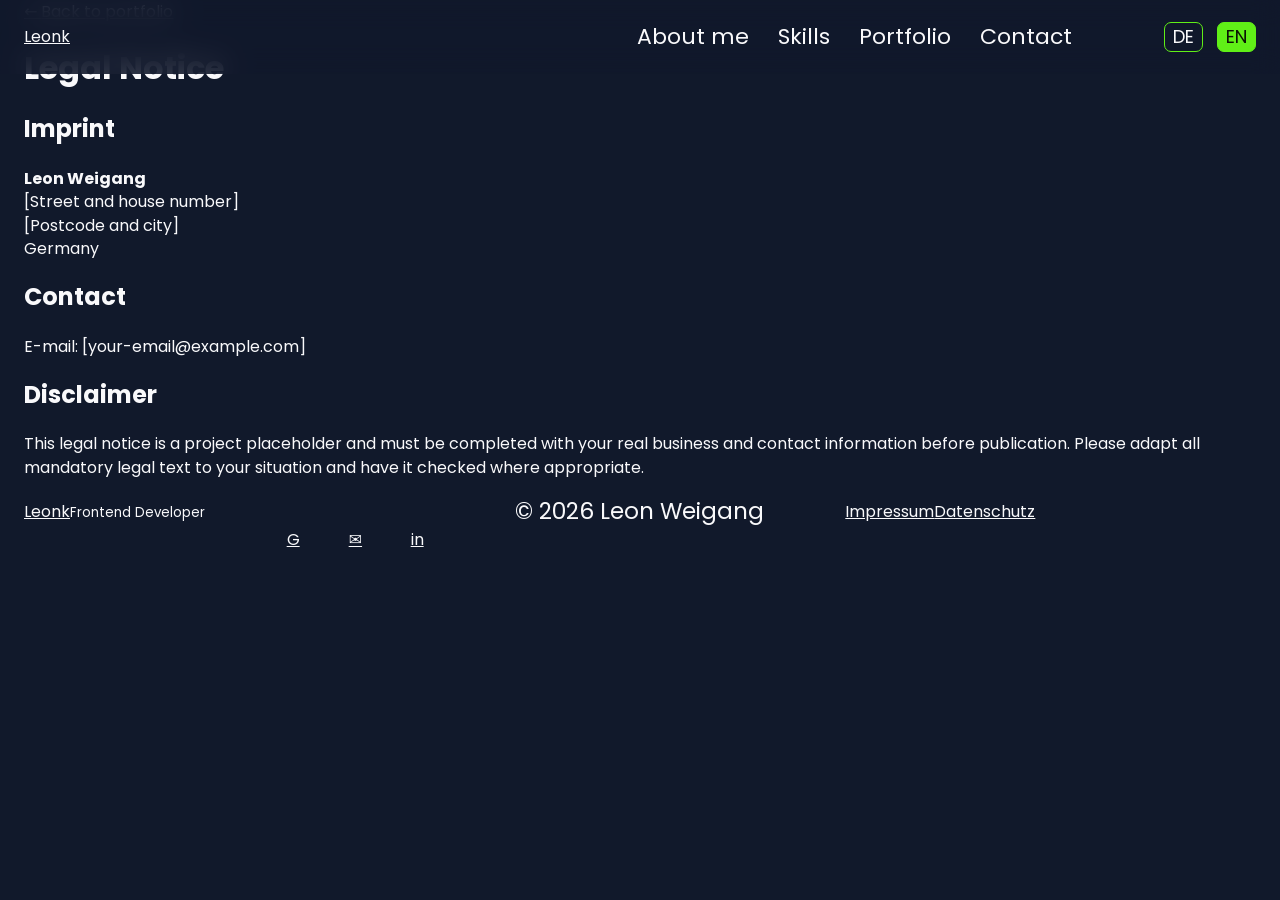
==== legal-notice.html @ 50fa013e "Refactor code structure for improved readability and maintainability and changed styling for the web" ====
<!doctype html>
<html lang="de">

<head>
  <meta charset="utf-8">
  <meta name="viewport" content="width=device-width, initial-scale=1">
  <meta name="description" content="Impressum für die Portfolio-Webseite von Leon Weigang.">
  <meta name="theme-color" content="#11192b">
  <title>Impressum | Leon Weigang</title>
  <link rel="icon" href="assets/placeholders/favicon-placeholder.svg" type="image/svg+xml">
  <link rel="preconnect" href="https://fonts.googleapis.com">
  <link rel="preconnect" href="https://fonts.gstatic.com" crossorigin>
  <link href="https://fonts.googleapis.com/css2?family=Poppins:wght@400;500;600;700;800&display=swap" rel="stylesheet">
  <link rel="stylesheet" href="style.css">
  <script src="script.js" defer></script>
</head>

<body class="legal-page">
  <a class="skip-link" href="#legal-content">Skip to content</a>
  <header class="site-header">
    <div class="page-container header-inner">
      <a class="brand" href="index.html#hero" aria-label="Leon Weigang - Startseite">Leon<span
          class="brand-accent">k</span></a>
      <nav class="desktop-nav" aria-label="Hauptnavigation">
        <a href="index.html#about" data-i18n="navAbout">About me</a>
        <a href="index.html#skills" data-i18n="navSkills">Skills</a>
        <a href="index.html#portfolio" data-i18n="navPortfolio">Portfolio</a>
        <a href="index.html#contact" data-i18n="navContact">Contact</a>
      </nav>
      <div class="header-actions">
        <div class="language-switch">
          <button type="button" class="language-button" data-language="de">DE</button>
          <button type="button" class="language-button is-active" data-language="en">EN</button>
        </div>
      </div>
    </div>
  </header>

  <main id="legal-content" class="legal-main">
    <div class="page-container">
      <a class="legal-back" href="index.html">← <span data-i18n="navBack">Back to portfolio</span></a>
      <div class="legal-heading">
        <h1 data-i18n="legalTitle">Legal Notice</h1>
      </div>
      <article class="legal-content">
        <h2 data-i18n="legalImprintHeading">Imprint</h2>
        <p><strong>Leon Weigang</strong><br>[Street and house number]<br>[Postcode and city]<br>Germany</p>
        <h2>Contact</h2>
        <p>E-mail: [your-email@example.com]</p>
        <h2 data-i18n="legalDisclaimerHeading">Disclaimer</h2>
        <p data-i18n="legalDisclaimerText">This legal notice is a project placeholder and must be completed with your
          real business and contact information before publication. Please adapt all mandatory legal text to your
          situation and have it checked where appropriate.</p>
      </article>
    </div>
  </main>

  <footer class="site-footer">
    <div class="page-container footer-inner">
      <div class="footer-brand-wrap"><a class="brand footer-brand" href="index.html#hero">Leon<span
            class="brand-accent">k</span></a><small>Frontend Developer</small></div>
      <p>© 2026 Leon Weigang</p>
      <nav aria-label="Footer"><a href="legal-notice.html">Impressum</a><a href="privacy-policy.html">Datenschutz</a>
      </nav>
      <div class="footer-socials"><a href="https://github.com/your-username" target="_blank" rel="noopener noreferrer"
          aria-label="GitHub (replace URL)"><span class="icon-placeholder">G</span></a><a
          href="mailto:your-email@example.com" aria-label="E-Mail (replace address)"><span
            class="icon-placeholder">✉</span></a><a href="https://www.linkedin.com/in/your-profile/" target="_blank"
          rel="noopener noreferrer" aria-label="LinkedIn (replace URL)"><span class="icon-placeholder">in</span></a>
      </div>
    </div>
  </footer>
</body>

</html>
---- style.css ----
:root {
    --bg: #11192b;
    --bg2: #151f34;
    --white: #f9f9fb;
    --muted: #d7d9e1;
    --purple: #9b45ff;
    --cyan: #13d7e5;
    --lime: #60ef17;
    --max: 1440px;
    --font: "Poppins", system-ui, -apple-system, BlinkMacSystemFont, "Segoe UI", sans-serif;
    --ease: cubic-bezier(.2, .7, .2, 1)
}

* {
    box-sizing: border-box
}

html {
    scroll-behavior: smooth
}

body {
    margin: 0;
    min-width: 320px;
    background: var(--bg);
    color: var(--white);
    font-family: var(--font);
    font-size: 16px;
    line-height: 1.45;
    overflow-x: hidden
}

body.menu-open {
    overflow: hidden
}

img {
    display: block;
    max-width: 100%
}

button,
input,
textarea {
    font: inherit
}

a {
    color: inherit
}

.page-container {
    width: min(calc(100% - 48px), var(--max));
    margin: 0 auto;
}

.sr-only {
    position: absolute;
    width: 1px;
    height: 1px;
    padding: 0;
    margin: -1px;
    overflow: hidden;
    clip: rect(0, 0, 0, 0);
    white-space: nowrap;
    border: 0
}

.skip-link {
    position: fixed;
    left: 16px;
    top: -80px;
    z-index: 200;
    padding: 10px 16px;
    border-radius: 8px;
    background: var(--lime);
    color: #091205;
    font-weight: 700;
    text-decoration: none
}

.skip-link:focus {
    top: 16px
}

button:focus-visible,
a:focus-visible,
input:focus-visible,
textarea:focus-visible {
    outline: 3px solid #fff;
    outline-offset: 4px
}

.site-header {
    position: fixed;
    inset: 0 0 auto;
    z-index: 100;
    background: rgba(17, 25, 43, .84);
    backdrop-filter: blur(14px);
    transition: background .25s ease
}

.header-inner {
    min-height: 74px;
    display: flex;
    align-items: center;
    justify-content: space-between
}

.logo,
.footer-logo {

    padding-left: 55px;
    padding-top: 10px;
    font-weight: 800;
    font-size: 3rem;
    text-decoration: none;
    letter-spacing: -.06em
}

.logo-white {
    color: var(--white)
}

.logo-accent,
.footer-logo b {
    color: var(--lime)
}

.desktop-nav {
    display: flex;
    gap: 29px;
    margin-left: auto;
    margin-right: 92px
}

.desktop-nav a {
    font-size: 22px;
    text-decoration: none;
    transition: color .22s ease
}

.desktop-nav a:hover {
    color: var(--lime)
}

.header-right {
    display: flex;
    align-items: center;
    gap: 18px
}

.language-switch {
    display: flex;
    gap: 14px
}

.language-button {
    min-width: 30px;
    height: 30px;
    padding: 0 8px;
    border: 1px solid var(--lime);
    border-radius: 7px;
    background: transparent;
    color: var(--white);
    font-size: 18px;
    line-height: 22px;
    cursor: pointer
}

.language-button.is-active,
.language-button:hover {
    background: var(--lime);
    color: #0b1205
}

.menu-toggle {
    display: none;
    width: 44px;
    height: 44px;
    border: 0;
    background: transparent;
    cursor: pointer
}

.menu-toggle span {
    display: block;
    width: 24px;
    height: 2px;
    background: #fff;
    margin: 5px auto;
    transition: transform .25s ease, opacity .25s ease
}

.mobile-menu {
    display: none
}

.hero {
    position: relative;
    min-height: 100vh;
    display: grid;
    place-items: center;
    overflow: hidden;
    background: var(--bg)
}

.hero-content {
    position: relative;
    z-index: 2;
    display: flex;
    flex-direction: column;
    align-items: center
}

.hero-title-row {
    display: flex;
    align-items: center;
    gap: 28px
}

.hero-i-am {
    writing-mode: vertical-rl;
    transform: rotate(180deg);
    font-size: 48px;
    line-height: 1;
    margin: 0;
    font-weight: 400
}

.hero h1 {
    margin: 0;
    font-size: clamp(56px, 7vw, 100px);
    line-height: .95;
    letter-spacing: -.065em;
    font-weight: 800
}

.hero-role {
    margin: 13px 0 0;
    color: var(--purple);
    font-size: clamp(26px, 3vw, 41px);
    line-height: 1.05;
    font-weight: 500
}

.cta-button {
    display: inline-flex;
    align-items: center;
    justify-content: center;
    min-height: 48px;
    padding: 10px 18px;
    border-radius: 7px;
    background: var(--lime);
    color: white;
    text-decoration: none;
    font-size: 25px;
    box-shadow: 0 12px 25px rgba(96, 239, 23, .16);
    transition: transform .22s var(--ease), box-shadow .22s ease, filter .22s ease
}

.cta-button:hover {
    transform: translateY(-3px);
    box-shadow: 0 17px 32px rgba(96, 239, 23, .28);
    filter: brightness(1.03)
}

.hero-button {
    margin-top: 43px
}

.bg-glow {
    position: absolute;
    pointer-events: none;
    user-select: none;
    z-index: 1;
    max-width: none
}

.hero-glow-purple {
    left: 0%;
    top: 15%;
    width: 430px
}

.hero-glow-purple-2 {
    right: 0px;
    bottom: 40%;
    width: 340px
}

.hero-glow-cyan {
    right: -40px;
    top: 15%;
    width: 310px
}

.hero-socials {
    position: absolute;
    z-index: 4;
    left: 0;
    bottom: 34px;
    display: flex;
    align-items: center;
    gap: 23px
}

.hero-socials .accent-line {
    width: 100px;
    height: 3px;
    background: var(--lime);
    margin-right: 2px
}

.hero-socials a {
    width: 30px;
    height: 30px;
    display: grid;
    place-items: center
}

.hero-socials img,
.footer-socials img {
    width: 30px;
    height: 30px;
    object-fit: contain;
    transition: transform .22s ease, filter .22s ease
}

.hero-socials a:hover img,
.footer-socials a:hover img {
    transform: translateY(-2px);
    filter: brightness(1.18)
}

.scroll-down {
    position: absolute;
    right: max(26px, calc((100vw - var(--max))/2));
    bottom: 33px;
    z-index: 4;
    display: flex;
    flex-direction: row;
    align-items: center;
    gap: 10px;
    text-decoration: none;
    font-size: 20px;
    writing-mode: vertical-rl
}

.scroll-arrow {
    font-size: 24px;
    line-height: 1;
    transform: rotate(270deg);
}

.section {
    position: relative;
}

.about {
    padding: 74px 0 0;
    min-height: 650px;
    z-index: 0;
}

/* .about-bg-shape {
    position: absolute;
    right: -150px;
    bottom: -110px;
    width: 690px;
    height: 400px;
    background: #152137;
    clip-path: ellipse(62% 58% at 64% 42%);
    transform: rotate(-19deg)
} */

.about-bg-green {
    position: absolute;
    pointer-events: none;
    width: 100%;
    max-height: 620px;
    top: 100px;
    right: 0%;
    object-fit: contain;
    object-position: center bottom;
    filter: drop-shadow(0 18px 34px rgba(0, 0, 0, .18));
    z-index: 2;
    align-self: end;
    justify-self: center;
    width: min(100%, 610px);
    transition: opacity .7s ease, transform .8s var(--ease);
    transition-delay: var(--reveal-delay, 0s);
    opacity: 1;
    transform: none;
    --reveal-delay: .1s;
}

.about-grid {
    display: grid;
    grid-template-columns: 1fr 1fr;
    gap: 54px;
    align-items: end;
    min-height: 626px
}

.about-copy {
    position: relative;
    z-index: 2;
    padding: 0 0 74px
}

.section-title {
    font-size: clamp(52px, 5vw, 84px);
    line-height: 1;
    letter-spacing: -.055em;
    margin: 0;
    font-weight: 800
}

.lead-copy {
    font-size: 16px;
    max-width: 560px;
    margin: 48px 0 42px
}

.about-points {
    list-style: none;
    padding: 0;
    margin: 0;
    display: grid;
    gap: 24px;
    max-width: 600px
}

.about-points li {
    display: grid;
    grid-template-columns: 44px 1fr;
    gap: 22px;
    align-items: start;
    font-size: 16px;
    line-height: 1.22
}

.about-points img {
    width: 34px;
    height: 34px;
    margin-top: 1px
}

.about-photo-wrap {
    position: relative;
    z-index: 2;
    align-self: end;
    justify-self: center;
    width: min(100%, 610px);
    display: flex;
    justify-content: center
}

.about-photo {
    width: 100%;
    max-height: 620px;
    top: 100px;
    object-fit: contain;
    object-position: center bottom;
    filter: drop-shadow(0 18px 34px rgba(0, 0, 0, .18))
}

.skills {
    padding: 12px 0 110px;
    min-height: 900px
}

.skills-bg-image {
    position: absolute;
    z-index: 1;
    width: 100%;
    pointer-events: none;
    top: -20%;
}

.skills-cyan-glow {
    position: absolute;
    right: -160px;
    bottom: -100px;
    width: 410px;
    z-index: 1
}

.skills-grid {
    position: relative;
    z-index: 2;
    display: grid;
    grid-template-columns: 1.02fr .98fr;
    gap: 80px;
    align-items: center;
    min-height: 820px
}

.skills-list {
    display: grid;
    grid-template-columns: repeat(4, 1fr);
    column-gap: 46px;
    row-gap: 76px;
    align-items: start;
    padding-left: 18px
}

.skill-item {
    display: flex;
    flex-direction: column;
    align-items: center;
    justify-content: flex-start;
    text-align: center;
    gap: 8px;
    min-height: 108px;
    transition: transform .22s var(--ease)
}

.skill-item:hover {
    transform: translateY(-5px)
}

.skill-item img {
    width: 66px;
    height: 66px;
    object-fit: contain
}

.skill-item strong {
    font-size: 16px;
    line-height: 1.05
}

.skill-item.learning {
    grid-column: 1
}

.skills-copy {
    padding-bottom: 6px
}

.title-with-line {
    display: flex;
    align-items: center;
    gap: 26px;
    margin-bottom: 48px
}

.title-with-line span {
    height: 3px;
    background: var(--cyan);
    flex: 1
}

.skills-copy>p {
    font-size: 16px;
    max-width: 560px;
    margin: 0 0 36px
}

.skills-copy h3 {
    font-size: 30px;
    margin: 0 0 12px;
    line-height: 1.15
}

.skills-copy h3 span {
    color: var(--purple)
}

.portfolio {
    padding: 28px 0 90px;
    background: var(--bg)
}

.portfolio-cyan,
.portfolio-green {
    position: absolute;
    pointer-events: none;
    z-index: 0;
    max-width: none
}

.portfolio-cyan {
    right: -40px;
    top: -80px;
    width: 310px
}

.portfolio-green {
    left: -55px;
    bottom: -30px;
    width: 250px
}

.portfolio-inner {
    position: relative;
    z-index: 2
}

.portfolio-heading {
    display: flex;
    align-items: center;
    gap: 20px;
    margin-bottom: 28px
}

.heading-accent {
    width: 48px;
    height: 3px;
    background: var(--purple)
}

.portfolio-heading p {
    margin: 26px 0 0;
    font-size: 16px;
    line-height: 1.2
}

.portfolio-grid {
    display: grid;
    grid-template-columns: repeat(2, 1fr);
    gap: 20px
}

.project-card {
    position: relative;
    border: 1px solid var(--lime);
    border-radius: 11px;
    background: #11192b;
    overflow: hidden;
    aspect-ratio: 1.05/1.08;
    box-shadow: 0 16px 40px rgba(0, 0, 0, .18);
    transition: transform .28s var(--ease), box-shadow .28s ease
}

.project-card:hover {
    transform: translateY(-5px);
    box-shadow: 0 24px 55px rgba(0, 0, 0, .28)
}

.project-card a {
    position: absolute;
    inset: 0;
    display: block;
    text-decoration: none
}

.project-card img {
    width: 100%;
    height: 100%;
    object-fit: contain;
    padding: 55px;
    background: #11192b;
    transition: transform .35s var(--ease), filter .35s ease
}

.project-card:hover img {
    transform: scale(1.03);
    filter: brightness(1.02)
}

.project-overlay {
    position: absolute;
    left: 20px;
    right: 20px;
    bottom: 18px;
    display: inline-flex;
    justify-content: center;
    align-items: center;
    padding: 10px;
    border-radius: 8px;
    background: rgba(17, 25, 43, .9);
    color: var(--lime);
    font-weight: 700;
    opacity: 0;
    transform: translateY(10px);
    transition: opacity .25s ease, transform .25s ease
}

.project-card:hover .project-overlay {
    opacity: 1;
    transform: translateY(0)
}

.testimonial {
    padding: 62px 0 116px;
    min-height: 580px
}

.testimonial-green-glow,
.testimonial-purple-glow {
    position: absolute;
    pointer-events: none;
    max-width: none
}

.testimonial-green-glow {
    left: -40px;
    top: -60px;
    width: 160px
}

.testimonial-purple-glow {
    right: -80px;
    bottom: -80px;
    width: 250px
}

.testimonial-inner {
    display: grid;
    grid-template-columns: 115px 1fr 320px;
    align-items: center;
    gap: 30px
}

.quote-mark {
    display: flex;
    color: var(--lime);
    font-size: 100px;
    font-weight: 700;
    line-height: .8;
    align-self: start;
    justify-content: end;
}

.testimonial-card {
    border: 4px solid var(--purple);
    border-radius: 32px;
    padding: 46px 96px 34px 94px;
    min-height: 285px;
    display: flex;
    flex-direction: column;
    justify-content: space-between
}

.testimonial-card p {
    font-size: 19px;
    line-height: 1.35;
    margin: 0;
    max-width: 700px
}

.testimonial-author-line {
    display: flex;
    align-items: center;
    gap: 18px;
    margin-top: 45px
}

.testimonial-author-line span:first-child {
    height: 3px;
    background: var(--cyan);
    flex: 1
}

.testimonial-person {
    width: 290px;
    height: 290px;
    border: 4px solid var(--lime);
    border-radius: 50%;
    overflow: hidden;
    display: grid;
    place-items: center;
    background: #22304b;
    position: relative
}

.testimonial-person:after {
    content: "";
    position: absolute;
    right: -130px;
    top: 50%;
    width: 180px;
    height: 3px;
    background: var(--lime)
}

.testimonial-person-placeholder {
    font-weight: 700;
    text-align: center;
    color: #d8dde8
}

.testimonial-controls {
    display: flex;
    justify-content: center;
    align-items: center;
    gap: 18px;
    margin-top: 38px
}

.testimonial-controls button {
    border: 0;
    background: transparent;
    color: var(--purple);
    font-size: 28px;
    cursor: pointer
}

.testimonial-controls .dot {
    width: 8px;
    height: 8px;
    padding: 0;
    border-radius: 50%;
    background: var(--cyan)
}

.testimonial-controls .dot:nth-of-type(2),
.testimonial-controls .dot:nth-of-type(3) {
    background: var(--lime)
}

.contact {
    padding: 0 0 0;
    min-height: 892px;
    background: var(--bg)
}

.contact:after {
    content: "";
    position: absolute;
    left: 0;
    right: 0;
    bottom: 0;
    height: 4px;
    background: var(--lime)
}

.contact-purple {
    position: absolute;
    right: -20px;
    top: -40px;
    width: 360px;
    max-width: none;
    pointer-events: none
}

.contact-inner {
    position: relative;
    z-index: 2;
    padding-top: 56px
}

.contact-heading {
    display: flex;
    align-items: center;
    gap: 30px;
    justify-content: center
}

.contact-heading h2 {
    font-size: clamp(56px, 6vw, 90px)
}

.contact-heading>span {
    height: 3px;
    background: var(--lime);
    width: 430px
}

.contact-grid {
    display: grid;
    grid-template-columns: .88fr 1.12fr;
    gap: 80px;
    margin-top: 50px
}

.contact-copy {
    padding-top: 2px
}

.contact-copy-title {
    display: flex;
    align-items: center;
    gap: 32px
}

.contact-copy-title span {
    width: 66px;
    height: 3px;
    background: var(--cyan)
}

.contact-copy h3 {
    font-size: 32px;
    line-height: 1.1;
    margin: 0
}

.contact-copy p {
    max-width: 530px;
    font-size: 16px;
    margin: 29px 0 0
}

.contact-form {
    display: flex;
    flex-direction: column
}

.contact-form label:not(.privacy-row) {
    display: block
}

.contact-form input,
.contact-form textarea {
    width: 100%;
    background: #11192b;
    border: 1px solid var(--purple);
    border-radius: 9px;
    color: var(--white);
    padding: 15px 20px;
    font-size: 16px
}

.contact-form input {
    height: 53px
}

.contact-form textarea {
    min-height: 212px;
    resize: vertical
}

.contact-form input::placeholder,
.contact-form textarea::placeholder {
    color: #fff;
    opacity: 1
}

.contact-form input:focus,
.contact-form textarea:focus {
    border-color: var(--cyan)
}

.field-error {
    min-height: 20px;
    margin: 4px 0 9px;
    color: #ff91a1;
    font-size: 14px
}

.privacy-row {
    display: flex !important;
    align-items: flex-start;
    gap: 10px;
    margin-top: 2px;
    font-size: 15px;
    line-height: 1.4;
    cursor: pointer
}

.privacy-row input {
    appearance: none;
    width: 19px;
    height: 19px;
    min-width: 19px;
    padding: 0;
    border: 2px solid var(--lime);
    border-radius: 3px;
    background: transparent;
    cursor: pointer;
    margin-top: 1px
}

.privacy-row input:checked {
    background: var(--lime);
    box-shadow: inset 0 0 0 3px var(--bg)
}

.privacy-row a {
    color: var(--purple)
}

.send-button {
    align-self: center;
    margin-top: 36px;
    border: 0;
    border-radius: 10px;
    background: #a8a9ad;
    color: #fff;
    padding: 12px 32px;
    font-size: 22px;
    cursor: pointer;
    box-shadow: 0 12px 20px rgba(0, 0, 0, .28);
    transition: transform .22s ease, background .22s ease
}

.send-button:not(:disabled):hover {
    background: #babcc1;
    transform: translateY(-2px)
}

.send-button:disabled {
    cursor: not-allowed;
    opacity: .95
}

.form-status {
    text-align: center;
    min-height: 24px;
    margin: 14px 0 0
}

.back-to-top {
    position: absolute;
    right: 18px;
    bottom: 63px;
    width: 41px;
    height: 41px;
    border: 2px solid #fff;
    border-radius: 50%;
    display: grid;
    place-items: center;
    text-decoration: none;
    font-size: 24px
}

.footer {
    padding: 52px 0 92px;
    background: var(--bg2)
}

.footer-inner {
    display: grid;
    grid-template-columns: 1fr 1fr 1fr;
    align-items: center
}

.footer-left {
    display: flex;
    flex-direction: column;
    align-items: flex-start;
    gap: 2px
}

.footer-logo {
    font-size: 56px;
    line-height: .9
}

.footer-left>a:last-child {
    font-size: 16px;
    text-decoration: none
}

.footer-inner>p {
    text-align: center;
    font-size: 23px;
    margin: 0
}

.footer-socials {
    display: flex;
    justify-content: flex-end;
    gap: 38px
}

.footer-socials a {
    width: 24px;
    height: 24px
}

.reveal {
    opacity: 0;
    transition: opacity .7s ease, transform .8s var(--ease);
    transition-delay: var(--reveal-delay, 0s)
}

.reveal-up {
    transform: translateY(36px)
}

.reveal-left {
    transform: translateX(-35px)
}

.reveal-right {
    transform: translateX(35px)
}

.reveal.is-visible {
    opacity: 1;
    transform: none
}

@media (prefers-reduced-motion:reduce) {
    html {
        scroll-behavior: auto
    }

    .reveal,
    .project-card,
    .project-card img,
    .cta-button,
    .hero-socials img {
        transition: none !important
    }

    .reveal {
        opacity: 1 !important;
        transform: none !important
    }
}

@media(max-width:1400px) {
    .about-bg-green {
        right: -4%;
    }
}

@media(max-width:1100px) {
    .desktop-nav {
        margin-right: 22px;
        gap: 20px
    }

    .about-bg-green {
        right: -4%;
        bottom: 50px;
        width: 50%;
        max-height: 420px;
    }

    .about-grid,
    .skills-grid {
        gap: 38px
    }

    .skills-list {
        column-gap: 25px
    }

    .testimonial-inner {
        grid-template-columns: 70px 1fr 250px
    }

    .testimonial-person {
        width: 230px;
        height: 230px
    }

    .testimonial-card {
        padding-inline: 50px
    }

    .contact-grid {
        gap: 46px
    }

    .contact-heading>span {
        width: 300px
    }
}

@media(max-width:820px) {

    .about-bg-green img {
        position: absolute;
        bottom: 600px;
        left: -250px;
        max-height: 1200px;
        max-width: 1500px;
        width: 500px;
        height: 500px;
        right: -40px;
    }

    .about{
        z-index: 3;
    }

    .skills-bg-image {
        position: absolute;
        z-index: 3;
        width: 100%;
        pointer-events: none;
        top: -55%;
    }

    .page-container {
        width: min(calc(100% - 32px), var(--max))
    }

    .desktop-nav,
    .header-right .language-switch {
        display: none
    }

    .menu-toggle {
        display: block
    }

    .mobile-menu {
        position: fixed;
        inset: 74px 0 0;
        display: block;
        background: #0f1728;
        z-index: 90;
        opacity: 0;
        visibility: hidden;
        transform: translateX(100%);
        transition: opacity .28s ease, transform .28s var(--ease), visibility .28s
    }

    .mobile-menu.is-open {
        opacity: 1;
        visibility: visible;
        transform: none
    }

    .mobile-nav {
        height: 100%;
        display: flex;
        flex-direction: column;
        align-items: center;
        justify-content: center;
        gap: 28px
    }

    .mobile-nav a {
        font-size: 26px;
        text-decoration: none
    }

    .mobile-nav-footer {
        display: flex;
        gap: 8px
    }

    .mobile-nav-footer .language-button {
        height: 34px
    }

    .hero-title-row {
        gap: 18px
    }

    .hero-i-am {
        font-size: 36px
    }

    .hero h1 {
        font-size: clamp(43px, 9vw, 72px)
    }

    .hero-role {
        font-size: clamp(21px, 4.4vw, 31px)
    }

    .hero-socials {
        left: 16px
    }

    .scroll-down {
        right: 16px
    }

    .about {
        padding-top: 60px
    }

    .about-grid,
    .skills-grid,
    .contact-grid,
    .footer-inner,
    .testimonial-inner {
        grid-template-columns: 1fr
    }

    .about-grid {
        min-height: auto
    }

    .about-copy {
        padding-bottom: 0;
    }

    .about-photo  {
        z-index: 2 !important;
    }

    .about-photo-wrap {
        order: -1;
        max-width: 520px;
    }

    .about-bg-shape {
        right: -250px
    }

    .about-bg-purple {
        right: 22%;
        top: 38%;
        width: 260px
    }

    .skills {
        padding-top: 30px
    }

    .skills-grid {
        min-height: auto
    }

    .skills-list {
        grid-template-columns: repeat(4, 1fr);
        row-gap: 52px
    }

    .skills-copy {
        margin-top: 18px
    }

    .portfolio-heading {
        margin-bottom: 24px
    }

    .portfolio-grid {
        gap: 14px
    }

    .project-card img {
        padding: 36px
    }

    .testimonial-inner {
        gap: 22px
    }

    .quote-mark {
        font-size: 68px
    }

    .testimonial-card {
        min-height: 0;
        padding: 30px;
        border-radius: 24px
    }

    .testimonial-person {
        justify-self: center
    }

    .contact-heading {
        justify-content: flex-start
    }

    .contact-heading>span {
        flex: 1;
        width: auto
    }

    .contact-inner {
        padding-top: 42px
    }

    .contact-grid {
        margin-top: 42px
    }

    .footer-inner {
        gap: 30px
    }

    .footer-left,
    .footer-inner>p,
    .footer-socials {
        align-items: center;
        justify-content: center;
        text-align: center
    }

    .footer-socials {
        gap: 30px
    }

    .footer {
        padding-bottom: 52px
    }
}

@media(max-width:560px) {
    body {
        font-size: 16px
    }

    .page-container {
        width: calc(100% - 28px)
    }

    .hero {
        min-height: 760px
    }

    .hero-title-row {
        gap: 10px
    }

    .hero-i-am {
        font-size: 28px
    }

    .hero h1 {
        font-size: clamp(36px, 12vw, 50px);
        letter-spacing: -.06em
    }

    .hero-role {
        font-size: 18px;
        margin-top: 11px;
        white-space: nowrap
    }

    .hero-button {
        margin-top: 35px
    }

    .hero-socials {
        bottom: 20px;
        gap: 14px
    }

    .hero-socials .accent-line {
        width: 42px
    }

    .scroll-down {
        display: none
    }

    .about {
        padding-top: 46px
    }

    .section-title {
        font-size: 52px
    }

    .lead-copy {
        margin: 32px 0
    }

    .about-points {
        gap: 20px
    }

    .about-points li {
        grid-template-columns: 35px 1fr;
        gap: 14px
    }

    .about-points img {
        width: 30px;
        height: 30px
    }

    .about-photo-wrap {
        margin-top: 20px
    }

    .skills {
        padding-bottom: 80px
    }

    .skills-bg-image {
        left: -120px;
        width: 850px
    }

    .skills-list {
        grid-template-columns: repeat(3, 1fr);
        column-gap: 10px;
        row-gap: 42px;
        padding-left: 0
    }

    .skill-item img {
        width: 58px;
        height: 58px
    }

    .skill-item strong {
        font-size: 16px
    }

    .skill-item.learning {
        grid-column: auto
    }

    .skills-copy h3 {
        font-size: 26px
    }

    .title-with-line {
        gap: 16px;
        margin-bottom: 28px
    }

    .portfolio {
        padding-top: 20px
    }

    .desktop-only {
        display: none
    }

    .portfolio-heading {
        align-items: flex-start;
        gap: 14px
    }

    .portfolio-heading p {
        font-size: 14px;
        margin-top: 20px
    }

    .portfolio-grid {
        grid-template-columns: 1fr
    }

    .project-card {
        aspect-ratio: 1.04/1
    }

    .project-card img {
        padding: 48px
    }

    .project-overlay {
        opacity: 1;
        transform: none;
        left: 12px;
        right: 12px;
        bottom: 12px
    }

    .testimonial {
        padding-top: 46px
    }

    .testimonial-card p {
        font-size: 16px
    }

    .testimonial-author-line {
        align-items: flex-start;
        gap: 12px
    }

    .testimonial-author-line span:last-child {
        font-size: 14px
    }

    .testimonial-person {
        width: 200px;
        height: 200px
    }

    .contact {
        min-height: auto;
        padding-bottom: 70px
    }

    .contact-heading h2 {
        font-size: 54px
    }

    .contact-copy-title {
        gap: 18px
    }

    .contact-copy-title span {
        width: 42px
    }

    .contact-copy h3 {
        font-size: 26px
    }

    .contact-form textarea {
        min-height: 180px
    }

    .privacy-row {
        font-size: 16px
    }

    .send-button {
        font-size: 18px;
        margin-top: 28px
    }

    .back-to-top {
        right: 0;
        bottom: 24px
    }

    .footer-logo {
        font-size: 48px
    }

    .footer-inner>p {
        font-size: 18px
    }
}

@media(max-width:360px) {
    .hero h1 {
        font-size: 34px
    }

    .hero-role {
        font-size: 16px
    }

    .hero-i-am {
        font-size: 24px
    }

    .skills-list {
        grid-template-columns: repeat(2, 1fr)
    }

    .section-title {
        font-size: 48px
    }

    .contact-heading {
        gap: 14px
    }

    .contact-heading>span {
        min-width: 40px
    }

    .footer-socials {
        gap: 22px
    }
}
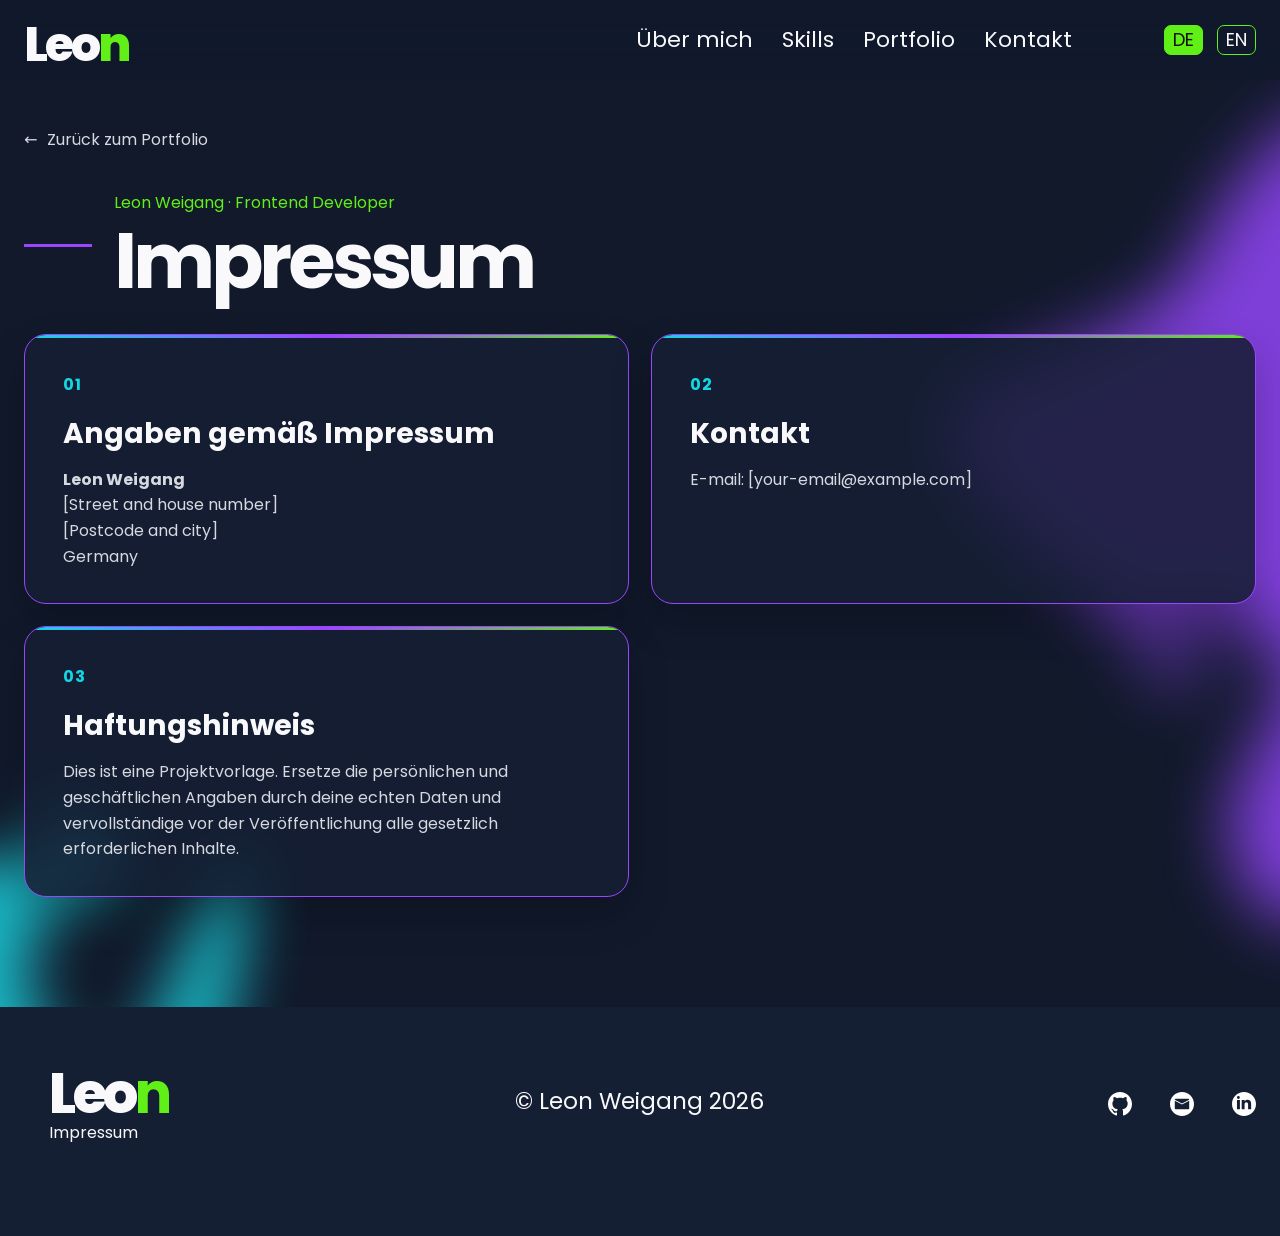
==== commit 00aca838: "Refactor privacy policy page and update translations - Updated favicon link in privacy-policy.html -" ====
--- a/legal-notice.html
+++ b/legal-notice.html
@@ -7,7 +7,7 @@
   <meta name="description" content="Impressum für die Portfolio-Webseite von Leon Weigang.">
   <meta name="theme-color" content="#11192b">
   <title>Impressum | Leon Weigang</title>
-  <link rel="icon" href="assets/placeholders/favicon-placeholder.svg" type="image/svg+xml">
+  <link rel="icon" href="assets/favicon.svg" type="image/svg+xml">
   <link rel="preconnect" href="https://fonts.googleapis.com">
   <link rel="preconnect" href="https://fonts.gstatic.com" crossorigin>
   <link href="https://fonts.googleapis.com/css2?family=Poppins:wght@400;500;600;700;800&display=swap" rel="stylesheet">
@@ -15,61 +15,105 @@
   <script src="script.js" defer></script>
 </head>
 
-<body class="legal-page">
-  <a class="skip-link" href="#legal-content">Skip to content</a>
-  <header class="site-header">
+<body class="legal-page" data-page-title-key="legalPageTitle">
+  <a class="skip-link" href="#legal-content" data-i18n="skipContent">Zum Inhalt springen</a>
+
+  <header class="site-header" id="site-header">
     <div class="page-container header-inner">
-      <a class="brand" href="index.html#hero" aria-label="Leon Weigang - Startseite">Leon<span
-          class="brand-accent">k</span></a>
-      <nav class="desktop-nav" aria-label="Hauptnavigation">
+      <a class="logo" href="index.html#hero" aria-label="Leon Weigang home" data-i18n-aria="homeAria">
+        <span class="logo-white">Leo</span><span class="logo-accent">n</span>
+      </a>
+      <nav class="desktop-nav" aria-label="Primary navigation">
         <a href="index.html#about" data-i18n="navAbout">About me</a>
         <a href="index.html#skills" data-i18n="navSkills">Skills</a>
         <a href="index.html#portfolio" data-i18n="navPortfolio">Portfolio</a>
         <a href="index.html#contact" data-i18n="navContact">Contact</a>
       </nav>
-      <div class="header-actions">
-        <div class="language-switch">
-          <button type="button" class="language-button" data-language="de">DE</button>
-          <button type="button" class="language-button is-active" data-language="en">EN</button>
+      <div class="header-right">
+        <div class="language-switch" aria-label="Language switcher" data-i18n-aria="languageSwitcher">
+          <button type="button" class="language-button" data-language="de" aria-pressed="true">DE</button>
+          <button type="button" class="language-button is-active" data-language="en" aria-pressed="false">EN</button>
         </div>
+        <button class="menu-toggle" type="button" aria-expanded="false" aria-controls="mobile-menu"
+          aria-label="Open menu" data-i18n-aria="menuOpen">
+          <span></span><span></span><span></span>
+        </button>
       </div>
     </div>
   </header>
 
+  <aside class="mobile-menu" id="mobile-menu" aria-hidden="true">
+    <nav class="mobile-nav" aria-label="Mobile navigation" data-i18n-aria="mobileNavigation">
+      <a href="index.html#about" data-i18n="navAbout">About me</a>
+      <a href="index.html#skills" data-i18n="navSkills">Skills</a>
+      <a href="index.html#portfolio" data-i18n="navPortfolio">Portfolio</a>
+      <a href="index.html#contact" data-i18n="navContact">Contact</a>
+      <div class="mobile-nav-footer">
+        <button type="button" class="language-button" data-language="de" aria-pressed="true">DE</button>
+        <button type="button" class="language-button is-active" data-language="en" aria-pressed="false">EN</button>
+      </div>
+    </nav>
+  </aside>
+
   <main id="legal-content" class="legal-main">
-    <div class="page-container">
-      <a class="legal-back" href="index.html">← <span data-i18n="navBack">Back to portfolio</span></a>
-      <div class="legal-heading">
-        <h1 data-i18n="legalTitle">Legal Notice</h1>
-      </div>
-      <article class="legal-content">
-        <h2 data-i18n="legalImprintHeading">Imprint</h2>
-        <p><strong>Leon Weigang</strong><br>[Street and house number]<br>[Postcode and city]<br>Germany</p>
-        <h2>Contact</h2>
-        <p>E-mail: [your-email@example.com]</p>
-        <h2 data-i18n="legalDisclaimerHeading">Disclaimer</h2>
-        <p data-i18n="legalDisclaimerText">This legal notice is a project placeholder and must be completed with your
-          real business and contact information before publication. Please adapt all mandatory legal text to your
-          situation and have it checked where appropriate.</p>
+    <img class="legal-glow legal-glow-purple" src="assets/backgrounds/purple_shadow_footer_V2.svg" alt="" aria-hidden="true">
+    <img class="legal-glow legal-glow-cyan" src="assets/backgrounds/blue_shadow_1.svg" alt="" aria-hidden="true">
+
+    <div class="page-container legal-shell">
+      <a class="legal-back" href="index.html#hero">← <span data-i18n="navBack">Back to portfolio</span></a>
+
+      <header class="legal-heading reveal reveal-up">
+        <div class="heading-accent" aria-hidden="true"></div>
+        <div>
+          <p class="legal-kicker">Leon Weigang · Frontend Developer</p>
+          <h1 data-i18n="legalTitle">Legal Notice</h1>
+        </div>
+      </header>
+
+      <article class="legal-content reveal reveal-up">
+        <section class="legal-card">
+          <span class="legal-card-number" aria-hidden="true">01</span>
+          <h2 data-i18n="legalImprintHeading">Imprint</h2>
+          <p><strong>Leon Weigang</strong><br>[Street and house number]<br>[Postcode and city]<br>Germany</p>
+        </section>
+
+        <section class="legal-card">
+          <span class="legal-card-number" aria-hidden="true">02</span>
+          <h2 data-i18n="legalContactHeading">Contact</h2>
+          <p>E-mail: [your-email@example.com]</p>
+        </section>
+
+        <section class="legal-card">
+          <span class="legal-card-number" aria-hidden="true">03</span>
+          <h2 data-i18n="legalDisclaimerHeading">Disclaimer</h2>
+          <p data-i18n="legalDisclaimerText">This legal notice is a project placeholder. Replace the personal and business details with your real information and complete the legally required content before publication.</p>
+        </section>
       </article>
     </div>
   </main>
 
-  <footer class="site-footer">
+  <footer class="footer legal-footer">
     <div class="page-container footer-inner">
-      <div class="footer-brand-wrap"><a class="brand footer-brand" href="index.html#hero">Leon<span
-            class="brand-accent">k</span></a><small>Frontend Developer</small></div>
-      <p>© 2026 Leon Weigang</p>
-      <nav aria-label="Footer"><a href="legal-notice.html">Impressum</a><a href="privacy-policy.html">Datenschutz</a>
-      </nav>
-      <div class="footer-socials"><a href="https://github.com/your-username" target="_blank" rel="noopener noreferrer"
-          aria-label="GitHub (replace URL)"><span class="icon-placeholder">G</span></a><a
-          href="mailto:your-email@example.com" aria-label="E-Mail (replace address)"><span
-            class="icon-placeholder">✉</span></a><a href="https://www.linkedin.com/in/your-profile/" target="_blank"
-          rel="noopener noreferrer" aria-label="LinkedIn (replace URL)"><span class="icon-placeholder">in</span></a>
+      <div class="footer-left">
+        <a class="footer-logo" href="index.html#hero" aria-label="Leon Weigang home">
+          <span>Leo</span><b>n</b>
+        </a>
+        <a href="legal-notice.html" data-i18n="legalNotice">Legal Notice</a>
+      </div>
+      <p>© Leon Weigang 2026</p>
+      <div class="footer-socials">
+        <a href="https://github.com/your-username" target="_blank" rel="noopener noreferrer" aria-label="GitHub">
+          <img src="assets/footer_section/github_icon.svg" alt="">
+        </a>
+        <a href="mailto:your-email@example.com" aria-label="Email">
+          <img src="assets/footer_section/mail_icon.svg" alt="">
+        </a>
+        <a href="https://www.linkedin.com/in/your-profile/" target="_blank" rel="noopener noreferrer" aria-label="LinkedIn">
+          <img src="assets/footer_section/linkedIn_icon.svg" alt="">
+        </a>
       </div>
     </div>
   </footer>
 </body>
 
-</html>+</html>
--- a/style.css
+++ b/style.css
@@ -109,8 +109,6 @@
 
 .logo,
 .footer-logo {
-
-    padding-left: 55px;
     padding-top: 10px;
     font-weight: 800;
     font-size: 3rem;
@@ -477,6 +475,12 @@
     width: 100%;
     pointer-events: none;
     top: -20%;
+    -webkit-mask-image: linear-gradient(to bottom, #000 0%, #000 70%, transparent 100%);
+    mask-image: linear-gradient(to bottom, #000 0%, #000 70%, transparent 100%);
+    -webkit-mask-repeat: no-repeat;
+    mask-repeat: no-repeat;
+    -webkit-mask-size: 100% 100%;
+    mask-size: 100% 100%;
 }
 
 .skills-cyan-glow {
@@ -589,9 +593,9 @@
 }
 
 .portfolio-green {
-    left: -55px;
-    bottom: -30px;
-    width: 250px
+    left: -255px;
+    bottom: -240px;
+    width: 550px
 }
 
 .portfolio-inner {
@@ -603,11 +607,12 @@
     display: flex;
     align-items: center;
     gap: 20px;
-    margin-bottom: 28px
+    margin-bottom: 28px;
+    width: 100%;
 }
 
 .heading-accent {
-    width: 48px;
+    width: 68px;
     height: 3px;
     background: var(--purple)
 }
@@ -640,14 +645,14 @@
     box-shadow: 0 24px 55px rgba(0, 0, 0, .28)
 }
 
-.project-card a {
+.project-card .project-link {
     position: absolute;
     inset: 0;
     display: block;
     text-decoration: none
 }
 
-.project-card img {
+.project-card .project-image {
     width: 100%;
     height: 100%;
     object-fit: contain;
@@ -656,32 +661,115 @@
     transition: transform .35s var(--ease), filter .35s ease
 }
 
-.project-card:hover img {
+.project-card:hover .project-image {
     transform: scale(1.03);
     filter: brightness(1.02)
 }
 
-.project-overlay {
+.project-hover {
     position: absolute;
-    left: 20px;
-    right: 20px;
-    bottom: 18px;
+    inset: 0;
+    z-index: 3;
+    display: flex;
+    flex-direction: column;
+    justify-content: space-between;
+    background: rgba(14, 23, 41, .72);
+    opacity: 0;
+    pointer-events: none;
+    transition: opacity .25s ease;
+}
+
+.project-actions {
+    display: flex;
+    justify-content: center;
+    gap: 18px;
+    padding: 52px 24px 0;
+    transform: translateY(-70px);
+    transition: transform .45s var(--ease);
+}
+
+.project-button {
+    min-width: 138px;
+    min-height: 58px;
     display: inline-flex;
+    align-items: center;
     justify-content: center;
-    align-items: center;
-    padding: 10px;
-    border-radius: 8px;
-    background: rgba(17, 25, 43, .9);
+    padding: 10px 22px;
+    border-radius: 12px;
+    font-size: clamp(18px, 1.7vw, 28px);
+    line-height: 1;
+    text-decoration: none;
+    transition: transform .22s ease, filter .22s ease;
+}
+
+.project-button:hover {
+    transform: translateY(-2px);
+    filter: brightness(1.06);
+}
+
+.project-button-github {
+    border: 2px solid var(--cyan);
+    background: rgba(17, 25, 43, .25);
+    color: #fff;
+}
+
+.project-button-live {
+    border: 0;
+    background: var(--purple);
+    color: #fff;
+}
+
+.project-info {
+    height: 56%;
+    padding: 34px 46px 28px;
+    border-radius: 34px 34px 11px 11px;
+    background: #fff;
+    color: #131923;
+    text-align: center;
+    display: flex;
+    flex-direction: column;
+    justify-content: center;
+    gap: 20px;
+    transform: translateY(100%);
+    transition: transform .5s var(--ease);
+}
+
+.project-info h3 {
+    margin: 0;
+    color: var(--purple);
+    font-size: clamp(28px, 3.1vw, 46px);
+    line-height: 1;
+    font-weight: 800;
+}
+
+.project-info p {
+    margin: 0;
+    font-size: clamp(16px, 1.8vw, 25px);
+    line-height: 1.12;
+}
+
+.project-info .project-tech {
     color: var(--lime);
-    font-weight: 700;
-    opacity: 0;
-    transform: translateY(10px);
-    transition: opacity .25s ease, transform .25s ease
-}
-
-.project-card:hover .project-overlay {
-    opacity: 1;
-    transform: translateY(0)
+    font-size: clamp(16px, 1.65vw, 24px);
+    line-height: 1.15;
+}
+
+@media (hover: hover) and (pointer: fine) {
+    .project-card:hover .project-hover,
+    .project-card:focus-within .project-hover {
+        opacity: 1;
+        pointer-events: auto;
+    }
+
+    .project-card:hover .project-actions,
+    .project-card:focus-within .project-actions {
+        transform: translateY(0);
+    }
+
+    .project-card:hover .project-info,
+    .project-card:focus-within .project-info {
+        transform: translateY(0);
+    }
 }
 
 .testimonial {
@@ -718,11 +806,14 @@
 .quote-mark {
     display: flex;
     color: var(--lime);
-    font-size: 100px;
+    font-size: 150px;
+    width: 180px;
+    height: 300px;
     font-weight: 700;
     line-height: .8;
     align-self: start;
     justify-content: end;
+    z-index: 2;
 }
 
 .testimonial-card {
@@ -767,6 +858,13 @@
     position: relative
 }
 
+.testimonial-person img {
+    width: 100%;
+    height: 100%;
+    object-fit: cover;
+    object-position: center;
+}
+
 .testimonial-person:after {
     content: "";
     position: absolute;
@@ -935,11 +1033,17 @@
     border-color: var(--cyan)
 }
 
+.contact-form input.is-touched:invalid,
+.contact-form textarea.is-touched:invalid {
+    border-color: #ff4d6d;
+    box-shadow: 0 0 0 1px #ff4d6d;
+}
+
 .field-error {
     min-height: 20px;
     margin: 4px 0 9px;
     color: #ff91a1;
-    font-size: 14px
+    font-size: 16px
 }
 
 .privacy-row {
@@ -947,7 +1051,7 @@
     align-items: flex-start;
     gap: 10px;
     margin-top: 2px;
-    font-size: 15px;
+    font-size: 16px;
     line-height: 1.4;
     cursor: pointer
 }
@@ -1007,7 +1111,7 @@
 .back-to-top {
     position: absolute;
     right: 18px;
-    bottom: 63px;
+    bottom: 13px;
     width: 41px;
     height: 41px;
     border: 2px solid #fff;
@@ -1030,6 +1134,7 @@
 }
 
 .footer-left {
+    padding-left: 25px;
     display: flex;
     flex-direction: column;
     align-items: flex-start;
@@ -1302,16 +1407,44 @@
     }
 
     .skills-grid {
-        min-height: auto
+        min-height: auto;
+        display: grid;
+        grid-template-columns: 1fr;
+        gap: 24px;
+    }
+
+    .skills-copy {
+        display: contents;
+        margin-top: 18px;
+    }
+
+    .skills-copy .title-with-line {
+        grid-row: 1;
+    }
+
+    .skills-copy > p:first-of-type {
+        grid-row: 2;
     }
 
     .skills-list {
-        grid-template-columns: repeat(4, 1fr);
-        row-gap: 52px
-    }
-
-    .skills-copy {
-        margin-top: 18px
+        grid-row: 3;
+        grid-template-columns: repeat(4, minmax(0, 1fr));
+        row-gap: 42px;
+        column-gap: 8px;
+        padding-left: 0;
+    }
+
+    .skills-copy > h3 {
+        grid-row: 4;
+    }
+
+    .skills-copy > p:nth-of-type(2) {
+        grid-row: 5;
+    }
+
+    .skills-copy > .cta-button {
+        grid-row: 6;
+        justify-self: center;
     }
 
     .portfolio-heading {
@@ -1322,7 +1455,7 @@
         gap: 14px
     }
 
-    .project-card img {
+    .project-card .project-image {
         padding: 36px
     }
 
@@ -1471,9 +1604,9 @@
     }
 
     .skills-list {
-        grid-template-columns: repeat(3, 1fr);
-        column-gap: 10px;
-        row-gap: 42px;
+        grid-template-columns: repeat(4, minmax(0, 1fr));
+        column-gap: 5px;
+        row-gap: 38px;
         padding-left: 0
     }
 
@@ -1513,7 +1646,7 @@
     }
 
     .portfolio-heading p {
-        font-size: 14px;
+        font-size: 16px;
         margin-top: 20px
     }
 
@@ -1525,16 +1658,8 @@
         aspect-ratio: 1.04/1
     }
 
-    .project-card img {
+    .project-card .project-image {
         padding: 48px
-    }
-
-    .project-overlay {
-        opacity: 1;
-        transform: none;
-        left: 12px;
-        right: 12px;
-        bottom: 12px
     }
 
     .testimonial {
@@ -1551,7 +1676,7 @@
     }
 
     .testimonial-author-line span:last-child {
-        font-size: 14px
+        font-size: 16px
     }
 
     .testimonial-person {
@@ -1621,7 +1746,7 @@
     }
 
     .skills-list {
-        grid-template-columns: repeat(2, 1fr)
+        grid-template-columns: repeat(4, minmax(0, 1fr))
     }
 
     .section-title {
@@ -1639,4 +1764,531 @@
     .footer-socials {
         gap: 22px
     }
-}+}
+
+/* Keep the artwork centered and contained on very wide desktop screens. */
+@media (min-width: 1440px) {
+    .page-container {
+        width: min(calc(100% - 64px), var(--max));
+    }
+}
+
+/* Exact small-screen tuning for 320px layouts without dropping below 16px text. */
+@media (max-width: 320px) {
+    .page-container {
+        width: calc(100% - 24px);
+    }
+
+    .site-header {
+        background: rgba(17, 25, 43, .94);
+    }
+
+    .header-inner {
+        min-height: 62px;
+    }
+
+    .logo,
+    .footer-logo {
+        font-size: 2.15rem;
+    }
+
+    .menu-toggle {
+        width: 40px;
+        height: 40px;
+    }
+
+    .mobile-menu {
+        inset: 62px 0 0;
+    }
+
+    .mobile-nav {
+        gap: 22px;
+    }
+
+    .mobile-nav a {
+        font-size: 20px;
+    }
+
+    .hero {
+        min-height: 680px;
+    }
+
+    .hero-title-row {
+        gap: 8px;
+        align-items: center;
+    }
+
+    .hero-i-am {
+        font-size: 22px;
+    }
+
+    .hero h1 {
+        font-size: 31px;
+    }
+
+    .hero-role {
+        font-size: 16px;
+        letter-spacing: -.02em;
+    }
+
+    .cta-button {
+        min-height: 44px;
+        padding: 8px 16px;
+        font-size: 16px;
+    }
+
+    .hero-button {
+        margin-top: 30px;
+    }
+
+    .hero-socials {
+        bottom: 18px;
+        left: 12px;
+        gap: 11px;
+    }
+
+    .hero-socials .accent-line {
+        width: 34px;
+    }
+
+    .hero-socials img {
+        width: 24px;
+        height: 24px;
+    }
+
+    .about {
+        padding-top: 34px;
+    }
+
+    .section-title,
+    .contact-heading h2 {
+        font-size: 46px;
+    }
+
+    .lead-copy {
+        margin: 26px 0 28px;
+    }
+
+    .about-points {
+        gap: 18px;
+    }
+
+    .about-points li {
+        grid-template-columns: 28px 1fr;
+        gap: 12px;
+    }
+
+    .about-points img {
+        width: 24px;
+        height: 24px;
+    }
+
+    .skills {
+        padding-top: 22px;
+        padding-bottom: 62px;
+    }
+
+    .skills-grid {
+        gap: 22px;
+    }
+
+    .skills-copy {
+        display: contents;
+    }
+
+    .skills-copy .title-with-line {
+        grid-row: 1;
+        margin-bottom: 0;
+    }
+
+    .skills-copy > p:first-of-type {
+        grid-row: 2;
+        margin-bottom: 0;
+    }
+
+    .skills-list {
+        grid-row: 3;
+        grid-template-columns: repeat(4, minmax(0, 1fr));
+        column-gap: 4px;
+        row-gap: 28px;
+        padding-left: 0;
+    }
+
+    .skills-copy > h3 {
+        grid-row: 4;
+        font-size: 24px;
+        margin: 0;
+    }
+
+    .skills-copy > p:nth-of-type(2) {
+        grid-row: 5;
+        margin: 0;
+    }
+
+    .skills-copy > .cta-button {
+        grid-row: 6;
+        justify-self: center;
+    }
+
+    .skill-item {
+        min-height: 86px;
+        gap: 6px;
+    }
+
+    .skill-item img {
+        width: 46px;
+        height: 46px;
+    }
+
+    .skill-item strong {
+        font-size: 16px;
+        line-height: 1;
+    }
+
+    .portfolio {
+        padding-top: 12px;
+        padding-bottom: 58px;
+    }
+
+    .portfolio-heading {
+        gap: 10px;
+        margin-bottom: 18px;
+    }
+
+    .heading-accent {
+        width: 38px;
+    }
+
+    .portfolio-heading p {
+        font-size: 16px;
+        margin-top: 14px;
+    }
+
+    .portfolio-grid {
+        gap: 12px;
+    }
+
+    .project-card {
+        aspect-ratio: 1 / 1.02;
+        border-radius: 10px;
+    }
+
+    .project-card .project-image {
+        padding: 34px;
+    }
+
+    .testimonial {
+        padding: 38px 0 78px;
+    }
+
+    .testimonial-inner {
+        gap: 18px;
+    }
+
+    .quote-mark {
+        width: 60px;
+        height: 70px;
+        font-size: 72px;
+    }
+
+    .testimonial-card {
+        border-width: 3px;
+        border-radius: 20px;
+        padding: 24px 18px;
+    }
+
+    .testimonial-card p {
+        font-size: 16px;
+    }
+
+    .testimonial-author-line {
+        margin-top: 22px;
+        gap: 10px;
+    }
+
+    .testimonial-author-line span:last-child {
+        font-size: 16px;
+    }
+
+    .testimonial-person {
+        width: 118px;
+        height: 118px;
+        border-width: 3px;
+    }
+
+    .testimonial-controls {
+        gap: 14px;
+        margin-top: 24px;
+    }
+
+    .testimonial-controls button {
+        font-size: 22px;
+    }
+
+    .contact {
+        padding-bottom: 56px;
+    }
+
+    .contact-inner {
+        padding-top: 34px;
+    }
+
+    .contact-heading {
+        gap: 12px;
+    }
+
+    .contact-heading>span {
+        min-width: 34px;
+    }
+
+    .contact-grid {
+        margin-top: 30px;
+        gap: 28px;
+    }
+
+    .contact-copy-title {
+        gap: 14px;
+    }
+
+    .contact-copy-title span {
+        width: 34px;
+    }
+
+    .contact-copy h3 {
+        font-size: 24px;
+    }
+
+    .contact-form input,
+    .contact-form textarea {
+        font-size: 16px;
+        padding-inline: 14px;
+    }
+
+    .contact-form textarea {
+        min-height: 154px;
+    }
+
+    .privacy-row {
+        font-size: 16px;
+    }
+
+    .send-button {
+        margin-top: 24px;
+        font-size: 16px;
+        padding: 11px 24px;
+    }
+
+    .back-to-top {
+        width: 38px;
+        height: 38px;
+        font-size: 20px;
+    }
+
+    .footer {
+        padding: 34px 0 40px;
+    }
+
+    .footer-inner>p {
+        font-size: 16px;
+    }
+}
+
+
+/* Legal pages use the same visual language as the portfolio while keeping the content readable. */
+.legal-page {
+    background: var(--bg);
+}
+
+.legal-main {
+    position: relative;
+    min-height: calc(100vh - 170px);
+    padding: 128px 0 110px;
+    overflow: hidden;
+}
+
+.legal-glow {
+    position: absolute;
+    pointer-events: none;
+    max-width: none;
+    z-index: 0;
+    opacity: .82;
+}
+
+.legal-glow-purple {
+    right: -230px;
+    top: 40px;
+    width: 620px;
+}
+
+.legal-glow-cyan {
+    left: -190px;
+    bottom: -200px;
+    width: 500px;
+}
+
+.legal-shell {
+    position: relative;
+    z-index: 2;
+}
+
+.legal-back {
+    display: inline-flex;
+    align-items: center;
+    gap: 10px;
+    margin-bottom: 40px;
+    color: var(--muted);
+    font-size: 16px;
+    text-decoration: none;
+    transition: color .22s ease, transform .22s ease;
+}
+
+.legal-back:hover {
+    color: var(--lime);
+    transform: translateX(-3px);
+}
+
+.legal-heading {
+    display: flex;
+    align-items: center;
+    gap: 22px;
+    margin-bottom: 34px;
+}
+
+.legal-heading .heading-accent {
+    flex: 0 0 68px;
+}
+
+.legal-kicker {
+    margin: 0 0 10px;
+    color: var(--lime);
+    font-size: 16px;
+}
+
+.legal-heading h1 {
+    margin: 0;
+    font-size: clamp(48px, 6vw, 84px);
+    line-height: .98;
+    letter-spacing: -.055em;
+}
+
+.legal-content {
+    display: grid;
+    grid-template-columns: repeat(2, minmax(0, 1fr));
+    gap: 22px;
+}
+
+.legal-card {
+    position: relative;
+    min-height: 220px;
+    padding: 38px 38px 34px;
+    border: 1px solid var(--purple);
+    border-radius: 22px;
+    background: rgba(21, 31, 52, .86);
+    box-shadow: 0 18px 42px rgba(0, 0, 0, .2);
+    overflow: hidden;
+    backdrop-filter: blur(6px);
+}
+
+.legal-card:before {
+    content: "";
+    position: absolute;
+    inset: 0 0 auto;
+    height: 3px;
+    background: linear-gradient(90deg, var(--cyan), var(--purple), var(--lime));
+}
+
+.legal-card-number {
+    display: block;
+    margin-bottom: 22px;
+    color: var(--cyan);
+    font-size: 16px;
+    font-weight: 700;
+    letter-spacing: .08em;
+}
+
+.legal-card h2 {
+    margin: 0 0 18px;
+    color: var(--white);
+    font-size: clamp(24px, 2.2vw, 34px);
+    line-height: 1.1;
+}
+
+.legal-card p {
+    margin: 0;
+    color: var(--muted);
+    font-size: 16px;
+    line-height: 1.6;
+}
+
+.legal-footer {
+    position: relative;
+}
+
+@media(max-width:820px) {
+    .legal-main {
+        min-height: auto;
+        padding: 104px 0 74px;
+    }
+
+    .legal-heading {
+        align-items: flex-start;
+    }
+
+    .legal-heading .heading-accent {
+        flex-basis: 42px;
+        width: 42px;
+    }
+
+    .legal-content {
+        grid-template-columns: 1fr;
+    }
+
+    .legal-card {
+        min-height: auto;
+        padding: 30px 24px 28px;
+    }
+
+    .legal-glow-purple {
+        right: -320px;
+        width: 520px;
+    }
+
+    .legal-glow-cyan {
+        left: -300px;
+        width: 430px;
+    }
+}
+
+@media(max-width:320px) {
+    .legal-main {
+        padding-top: 88px;
+    }
+
+    .legal-back {
+        margin-bottom: 28px;
+    }
+
+    .legal-heading {
+        gap: 12px;
+        margin-bottom: 24px;
+    }
+
+    .legal-heading h1 {
+        font-size: 44px;
+    }
+
+    .legal-kicker,
+    .legal-card-number,
+    .legal-card p {
+        font-size: 16px;
+    }
+
+    .legal-card {
+        padding: 24px 18px;
+        border-radius: 18px;
+    }
+
+    .legal-card h2 {
+        font-size: 22px;
+    }
+}
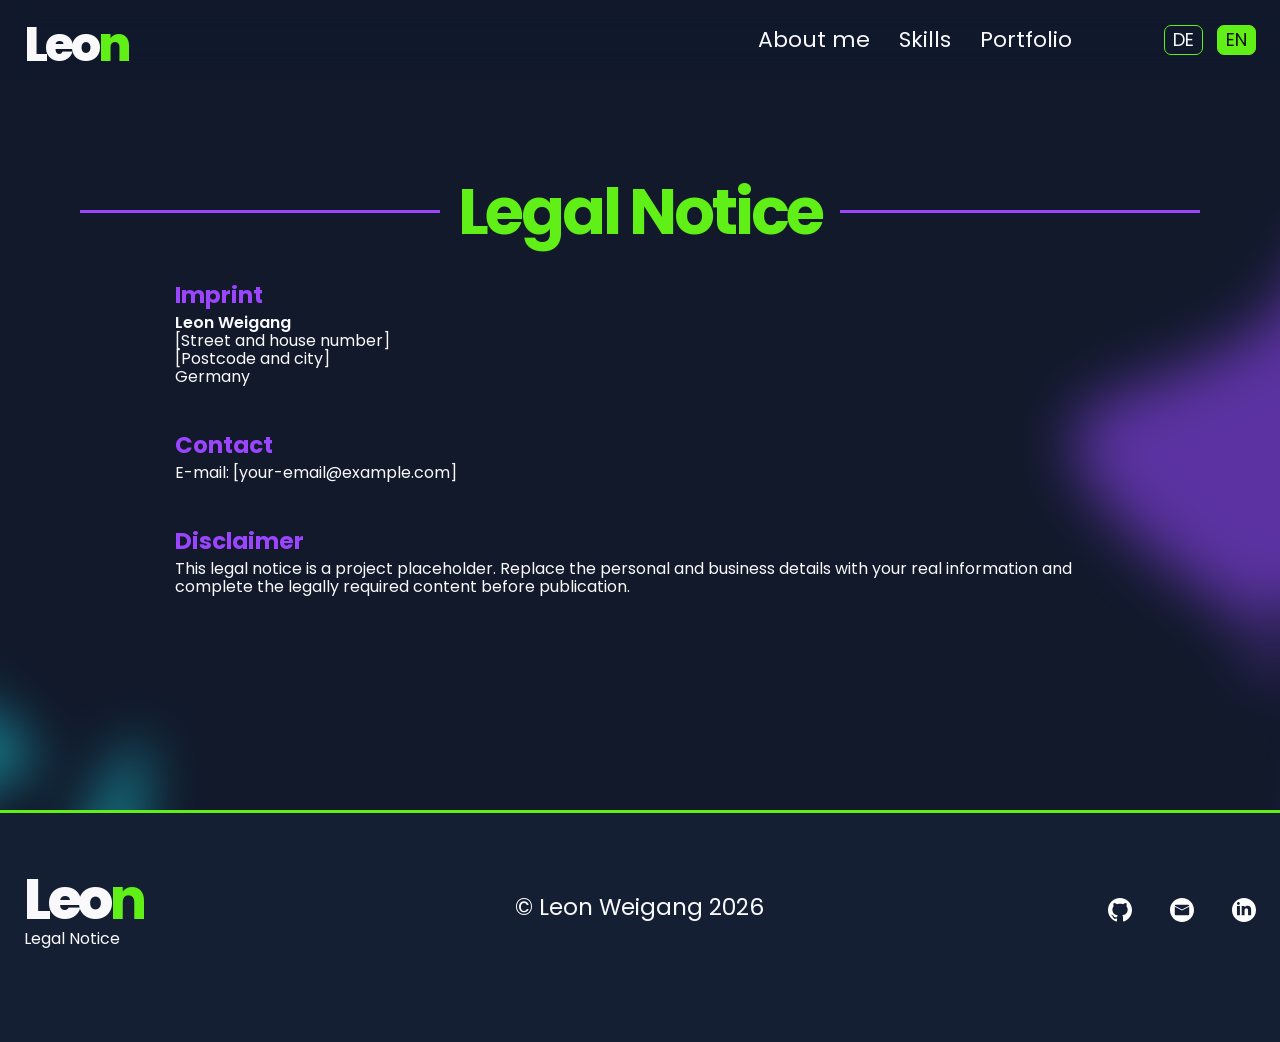
==== commit ad4dbb2d: "Add new styles for hero, about, skills, portfolio, testimonial, and contact sections Rebuild the Pro" ====
--- a/legal-notice.html
+++ b/legal-notice.html
@@ -12,7 +12,7 @@
   <link rel="preconnect" href="https://fonts.gstatic.com" crossorigin>
   <link href="https://fonts.googleapis.com/css2?family=Poppins:wght@400;500;600;700;800&display=swap" rel="stylesheet">
   <link rel="stylesheet" href="style.css">
-  <script src="script.js" defer></script>
+  <script type="module" src="script.js"></script>
 </head>
 
 <body class="legal-page" data-page-title-key="legalPageTitle">
@@ -27,7 +27,6 @@
         <a href="index.html#about" data-i18n="navAbout">About me</a>
         <a href="index.html#skills" data-i18n="navSkills">Skills</a>
         <a href="index.html#portfolio" data-i18n="navPortfolio">Portfolio</a>
-        <a href="index.html#contact" data-i18n="navContact">Contact</a>
       </nav>
       <div class="header-right">
         <div class="language-switch" aria-label="Language switcher" data-i18n-aria="languageSwitcher">
@@ -56,12 +55,11 @@
   </aside>
 
   <main id="legal-content" class="legal-main">
-    <img class="legal-glow legal-glow-purple" src="assets/backgrounds/purple_shadow_footer_V2.svg" alt="" aria-hidden="true">
+    <img class="legal-glow legal-glow-purple" src="assets/backgrounds/purple_shadow_footer_V2.svg" alt=""
+      aria-hidden="true">
     <img class="legal-glow legal-glow-cyan" src="assets/backgrounds/blue_shadow_1.svg" alt="" aria-hidden="true">
 
     <div class="page-container legal-shell">
-      <a class="legal-back" href="index.html#hero">← <span data-i18n="navBack">Back to portfolio</span></a>
-
       <header class="legal-heading reveal reveal-up">
         <div class="heading-accent" aria-hidden="true"></div>
         <div>
@@ -86,7 +84,9 @@
         <section class="legal-card">
           <span class="legal-card-number" aria-hidden="true">03</span>
           <h2 data-i18n="legalDisclaimerHeading">Disclaimer</h2>
-          <p data-i18n="legalDisclaimerText">This legal notice is a project placeholder. Replace the personal and business details with your real information and complete the legally required content before publication.</p>
+          <p data-i18n="legalDisclaimerText">This legal notice is a project placeholder. Replace the personal and
+            business details with your real information and complete the legally required content before publication.
+          </p>
         </section>
       </article>
     </div>
@@ -102,13 +102,14 @@
       </div>
       <p>© Leon Weigang 2026</p>
       <div class="footer-socials">
-        <a href="https://github.com/your-username" target="_blank" rel="noopener noreferrer" aria-label="GitHub">
+        <a href="https://github.com/LeonWeigang-Dev" target="_blank" rel="noopener noreferrer" aria-label="GitHub">
           <img src="assets/footer_section/github_icon.svg" alt="">
         </a>
-        <a href="mailto:your-email@example.com" aria-label="Email">
+        <a href="mailto:orlando.maxim@web.de" aria-label="Email">
           <img src="assets/footer_section/mail_icon.svg" alt="">
         </a>
-        <a href="https://www.linkedin.com/in/your-profile/" target="_blank" rel="noopener noreferrer" aria-label="LinkedIn">
+        <a href="https://www.linkedin.com/in/leon-weigang-89b358378/" target="_blank" rel="noopener noreferrer"
+          aria-label="LinkedIn">
           <img src="assets/footer_section/linkedIn_icon.svg" alt="">
         </a>
       </div>
@@ -116,4 +117,4 @@
   </footer>
 </body>
 
-</html>
+</html>
--- a/style.css
+++ b/style.css
@@ -1,2294 +1,6 @@
-:root {
-    --bg: #11192b;
-    --bg2: #151f34;
-    --white: #f9f9fb;
-    --muted: #d7d9e1;
-    --purple: #9b45ff;
-    --cyan: #13d7e5;
-    --lime: #60ef17;
-    --max: 1440px;
-    --font: "Poppins", system-ui, -apple-system, BlinkMacSystemFont, "Segoe UI", sans-serif;
-    --ease: cubic-bezier(.2, .7, .2, 1)
-}
-
-* {
-    box-sizing: border-box
-}
-
-html {
-    scroll-behavior: smooth
-}
-
-body {
-    margin: 0;
-    min-width: 320px;
-    background: var(--bg);
-    color: var(--white);
-    font-family: var(--font);
-    font-size: 16px;
-    line-height: 1.45;
-    overflow-x: hidden
-}
-
-body.menu-open {
-    overflow: hidden
-}
-
-img {
-    display: block;
-    max-width: 100%
-}
-
-button,
-input,
-textarea {
-    font: inherit
-}
-
-a {
-    color: inherit
-}
-
-.page-container {
-    width: min(calc(100% - 48px), var(--max));
-    margin: 0 auto;
-}
-
-.sr-only {
-    position: absolute;
-    width: 1px;
-    height: 1px;
-    padding: 0;
-    margin: -1px;
-    overflow: hidden;
-    clip: rect(0, 0, 0, 0);
-    white-space: nowrap;
-    border: 0
-}
-
-.skip-link {
-    position: fixed;
-    left: 16px;
-    top: -80px;
-    z-index: 200;
-    padding: 10px 16px;
-    border-radius: 8px;
-    background: var(--lime);
-    color: #091205;
-    font-weight: 700;
-    text-decoration: none
-}
-
-.skip-link:focus {
-    top: 16px
-}
-
-button:focus-visible,
-a:focus-visible,
-input:focus-visible,
-textarea:focus-visible {
-    outline: 3px solid #fff;
-    outline-offset: 4px
-}
-
-.site-header {
-    position: fixed;
-    inset: 0 0 auto;
-    z-index: 100;
-    background: rgba(17, 25, 43, .84);
-    backdrop-filter: blur(14px);
-    transition: background .25s ease
-}
-
-.header-inner {
-    min-height: 74px;
-    display: flex;
-    align-items: center;
-    justify-content: space-between
-}
-
-.logo,
-.footer-logo {
-    padding-top: 10px;
-    font-weight: 800;
-    font-size: 3rem;
-    text-decoration: none;
-    letter-spacing: -.06em
-}
-
-.logo-white {
-    color: var(--white)
-}
-
-.logo-accent,
-.footer-logo b {
-    color: var(--lime)
-}
-
-.desktop-nav {
-    display: flex;
-    gap: 29px;
-    margin-left: auto;
-    margin-right: 92px
-}
-
-.desktop-nav a {
-    font-size: 22px;
-    text-decoration: none;
-    transition: color .22s ease
-}
-
-.desktop-nav a:hover {
-    color: var(--lime)
-}
-
-.header-right {
-    display: flex;
-    align-items: center;
-    gap: 18px
-}
-
-.language-switch {
-    display: flex;
-    gap: 14px
-}
-
-.language-button {
-    min-width: 30px;
-    height: 30px;
-    padding: 0 8px;
-    border: 1px solid var(--lime);
-    border-radius: 7px;
-    background: transparent;
-    color: var(--white);
-    font-size: 18px;
-    line-height: 22px;
-    cursor: pointer
-}
-
-.language-button.is-active,
-.language-button:hover {
-    background: var(--lime);
-    color: #0b1205
-}
-
-.menu-toggle {
-    display: none;
-    width: 44px;
-    height: 44px;
-    border: 0;
-    background: transparent;
-    cursor: pointer
-}
-
-.menu-toggle span {
-    display: block;
-    width: 24px;
-    height: 2px;
-    background: #fff;
-    margin: 5px auto;
-    transition: transform .25s ease, opacity .25s ease
-}
-
-.mobile-menu {
-    display: none
-}
-
-.hero {
-    position: relative;
-    min-height: 100vh;
-    display: grid;
-    place-items: center;
-    overflow: hidden;
-    background: var(--bg)
-}
-
-.hero-content {
-    position: relative;
-    z-index: 2;
-    display: flex;
-    flex-direction: column;
-    align-items: center
-}
-
-.hero-title-row {
-    display: flex;
-    align-items: center;
-    gap: 28px
-}
-
-.hero-i-am {
-    writing-mode: vertical-rl;
-    transform: rotate(180deg);
-    font-size: 48px;
-    line-height: 1;
-    margin: 0;
-    font-weight: 400
-}
-
-.hero h1 {
-    margin: 0;
-    font-size: clamp(56px, 7vw, 100px);
-    line-height: .95;
-    letter-spacing: -.065em;
-    font-weight: 800
-}
-
-.hero-role {
-    margin: 13px 0 0;
-    color: var(--purple);
-    font-size: clamp(26px, 3vw, 41px);
-    line-height: 1.05;
-    font-weight: 500
-}
-
-.cta-button {
-    display: inline-flex;
-    align-items: center;
-    justify-content: center;
-    min-height: 48px;
-    padding: 10px 18px;
-    border-radius: 7px;
-    background: var(--lime);
-    color: white;
-    text-decoration: none;
-    font-size: 25px;
-    box-shadow: 0 12px 25px rgba(96, 239, 23, .16);
-    transition: transform .22s var(--ease), box-shadow .22s ease, filter .22s ease
-}
-
-.cta-button:hover {
-    transform: translateY(-3px);
-    box-shadow: 0 17px 32px rgba(96, 239, 23, .28);
-    filter: brightness(1.03)
-}
-
-.hero-button {
-    margin-top: 43px
-}
-
-.bg-glow {
-    position: absolute;
-    pointer-events: none;
-    user-select: none;
-    z-index: 1;
-    max-width: none
-}
-
-.hero-glow-purple {
-    left: 0%;
-    top: 15%;
-    width: 430px
-}
-
-.hero-glow-purple-2 {
-    right: 0px;
-    bottom: 40%;
-    width: 340px
-}
-
-.hero-glow-cyan {
-    right: -40px;
-    top: 15%;
-    width: 310px
-}
-
-.hero-socials {
-    position: absolute;
-    z-index: 4;
-    left: 0;
-    bottom: 34px;
-    display: flex;
-    align-items: center;
-    gap: 23px
-}
-
-.hero-socials .accent-line {
-    width: 100px;
-    height: 3px;
-    background: var(--lime);
-    margin-right: 2px
-}
-
-.hero-socials a {
-    width: 30px;
-    height: 30px;
-    display: grid;
-    place-items: center
-}
-
-.hero-socials img,
-.footer-socials img {
-    width: 30px;
-    height: 30px;
-    object-fit: contain;
-    transition: transform .22s ease, filter .22s ease
-}
-
-.hero-socials a:hover img,
-.footer-socials a:hover img {
-    transform: translateY(-2px);
-    filter: brightness(1.18)
-}
-
-.scroll-down {
-    position: absolute;
-    right: max(26px, calc((100vw - var(--max))/2));
-    bottom: 33px;
-    z-index: 4;
-    display: flex;
-    flex-direction: row;
-    align-items: center;
-    gap: 10px;
-    text-decoration: none;
-    font-size: 20px;
-    writing-mode: vertical-rl
-}
-
-.scroll-arrow {
-    font-size: 24px;
-    line-height: 1;
-    transform: rotate(270deg);
-}
-
-.section {
-    position: relative;
-}
-
-.about {
-    padding: 74px 0 0;
-    min-height: 650px;
-    z-index: 0;
-}
-
-/* .about-bg-shape {
-    position: absolute;
-    right: -150px;
-    bottom: -110px;
-    width: 690px;
-    height: 400px;
-    background: #152137;
-    clip-path: ellipse(62% 58% at 64% 42%);
-    transform: rotate(-19deg)
-} */
-
-.about-bg-green {
-    position: absolute;
-    pointer-events: none;
-    width: 100%;
-    max-height: 620px;
-    top: 100px;
-    right: 0%;
-    object-fit: contain;
-    object-position: center bottom;
-    filter: drop-shadow(0 18px 34px rgba(0, 0, 0, .18));
-    z-index: 2;
-    align-self: end;
-    justify-self: center;
-    width: min(100%, 610px);
-    transition: opacity .7s ease, transform .8s var(--ease);
-    transition-delay: var(--reveal-delay, 0s);
-    opacity: 1;
-    transform: none;
-    --reveal-delay: .1s;
-}
-
-.about-grid {
-    display: grid;
-    grid-template-columns: 1fr 1fr;
-    gap: 54px;
-    align-items: end;
-    min-height: 626px
-}
-
-.about-copy {
-    position: relative;
-    z-index: 2;
-    padding: 0 0 74px
-}
-
-.section-title {
-    font-size: clamp(52px, 5vw, 84px);
-    line-height: 1;
-    letter-spacing: -.055em;
-    margin: 0;
-    font-weight: 800
-}
-
-.lead-copy {
-    font-size: 16px;
-    max-width: 560px;
-    margin: 48px 0 42px
-}
-
-.about-points {
-    list-style: none;
-    padding: 0;
-    margin: 0;
-    display: grid;
-    gap: 24px;
-    max-width: 600px
-}
-
-.about-points li {
-    display: grid;
-    grid-template-columns: 44px 1fr;
-    gap: 22px;
-    align-items: start;
-    font-size: 16px;
-    line-height: 1.22
-}
-
-.about-points img {
-    width: 34px;
-    height: 34px;
-    margin-top: 1px
-}
-
-.about-photo-wrap {
-    position: relative;
-    z-index: 2;
-    align-self: end;
-    justify-self: center;
-    width: min(100%, 610px);
-    display: flex;
-    justify-content: center
-}
-
-.about-photo {
-    width: 100%;
-    max-height: 620px;
-    top: 100px;
-    object-fit: contain;
-    object-position: center bottom;
-    filter: drop-shadow(0 18px 34px rgba(0, 0, 0, .18))
-}
-
-.skills {
-    padding: 12px 0 110px;
-    min-height: 900px
-}
-
-.skills-bg-image {
-    position: absolute;
-    z-index: 1;
-    width: 100%;
-    pointer-events: none;
-    top: -20%;
-    -webkit-mask-image: linear-gradient(to bottom, #000 0%, #000 70%, transparent 100%);
-    mask-image: linear-gradient(to bottom, #000 0%, #000 70%, transparent 100%);
-    -webkit-mask-repeat: no-repeat;
-    mask-repeat: no-repeat;
-    -webkit-mask-size: 100% 100%;
-    mask-size: 100% 100%;
-}
-
-.skills-cyan-glow {
-    position: absolute;
-    right: -160px;
-    bottom: -100px;
-    width: 410px;
-    z-index: 1
-}
-
-.skills-grid {
-    position: relative;
-    z-index: 2;
-    display: grid;
-    grid-template-columns: 1.02fr .98fr;
-    gap: 80px;
-    align-items: center;
-    min-height: 820px
-}
-
-.skills-list {
-    display: grid;
-    grid-template-columns: repeat(4, 1fr);
-    column-gap: 46px;
-    row-gap: 76px;
-    align-items: start;
-    padding-left: 18px
-}
-
-.skill-item {
-    display: flex;
-    flex-direction: column;
-    align-items: center;
-    justify-content: flex-start;
-    text-align: center;
-    gap: 8px;
-    min-height: 108px;
-    transition: transform .22s var(--ease)
-}
-
-.skill-item:hover {
-    transform: translateY(-5px)
-}
-
-.skill-item img {
-    width: 66px;
-    height: 66px;
-    object-fit: contain
-}
-
-.skill-item strong {
-    font-size: 16px;
-    line-height: 1.05
-}
-
-.skill-item.learning {
-    grid-column: 1
-}
-
-.skills-copy {
-    padding-bottom: 6px
-}
-
-.title-with-line {
-    display: flex;
-    align-items: center;
-    gap: 26px;
-    margin-bottom: 48px
-}
-
-.title-with-line span {
-    height: 3px;
-    background: var(--cyan);
-    flex: 1
-}
-
-.skills-copy>p {
-    font-size: 16px;
-    max-width: 560px;
-    margin: 0 0 36px
-}
-
-.skills-copy h3 {
-    font-size: 30px;
-    margin: 0 0 12px;
-    line-height: 1.15
-}
-
-.skills-copy h3 span {
-    color: var(--purple)
-}
-
-.portfolio {
-    padding: 28px 0 90px;
-    background: var(--bg)
-}
-
-.portfolio-cyan,
-.portfolio-green {
-    position: absolute;
-    pointer-events: none;
-    z-index: 0;
-    max-width: none
-}
-
-.portfolio-cyan {
-    right: -40px;
-    top: -80px;
-    width: 310px
-}
-
-.portfolio-green {
-    left: -255px;
-    bottom: -240px;
-    width: 550px
-}
-
-.portfolio-inner {
-    position: relative;
-    z-index: 2
-}
-
-.portfolio-heading {
-    display: flex;
-    align-items: center;
-    gap: 20px;
-    margin-bottom: 28px;
-    width: 100%;
-}
-
-.heading-accent {
-    width: 68px;
-    height: 3px;
-    background: var(--purple)
-}
-
-.portfolio-heading p {
-    margin: 26px 0 0;
-    font-size: 16px;
-    line-height: 1.2
-}
-
-.portfolio-grid {
-    display: grid;
-    grid-template-columns: repeat(2, 1fr);
-    gap: 20px
-}
-
-.project-card {
-    position: relative;
-    border: 1px solid var(--lime);
-    border-radius: 11px;
-    background: #11192b;
-    overflow: hidden;
-    aspect-ratio: 1.05/1.08;
-    box-shadow: 0 16px 40px rgba(0, 0, 0, .18);
-    transition: transform .28s var(--ease), box-shadow .28s ease
-}
-
-.project-card:hover {
-    transform: translateY(-5px);
-    box-shadow: 0 24px 55px rgba(0, 0, 0, .28)
-}
-
-.project-card .project-link {
-    position: absolute;
-    inset: 0;
-    display: block;
-    text-decoration: none
-}
-
-.project-card .project-image {
-    width: 100%;
-    height: 100%;
-    object-fit: contain;
-    padding: 55px;
-    background: #11192b;
-    transition: transform .35s var(--ease), filter .35s ease
-}
-
-.project-card:hover .project-image {
-    transform: scale(1.03);
-    filter: brightness(1.02)
-}
-
-.project-hover {
-    position: absolute;
-    inset: 0;
-    z-index: 3;
-    display: flex;
-    flex-direction: column;
-    justify-content: space-between;
-    background: rgba(14, 23, 41, .72);
-    opacity: 0;
-    pointer-events: none;
-    transition: opacity .25s ease;
-}
-
-.project-actions {
-    display: flex;
-    justify-content: center;
-    gap: 18px;
-    padding: 52px 24px 0;
-    transform: translateY(-70px);
-    transition: transform .45s var(--ease);
-}
-
-.project-button {
-    min-width: 138px;
-    min-height: 58px;
-    display: inline-flex;
-    align-items: center;
-    justify-content: center;
-    padding: 10px 22px;
-    border-radius: 12px;
-    font-size: clamp(18px, 1.7vw, 28px);
-    line-height: 1;
-    text-decoration: none;
-    transition: transform .22s ease, filter .22s ease;
-}
-
-.project-button:hover {
-    transform: translateY(-2px);
-    filter: brightness(1.06);
-}
-
-.project-button-github {
-    border: 2px solid var(--cyan);
-    background: rgba(17, 25, 43, .25);
-    color: #fff;
-}
-
-.project-button-live {
-    border: 0;
-    background: var(--purple);
-    color: #fff;
-}
-
-.project-info {
-    height: 56%;
-    padding: 34px 46px 28px;
-    border-radius: 34px 34px 11px 11px;
-    background: #fff;
-    color: #131923;
-    text-align: center;
-    display: flex;
-    flex-direction: column;
-    justify-content: center;
-    gap: 20px;
-    transform: translateY(100%);
-    transition: transform .5s var(--ease);
-}
-
-.project-info h3 {
-    margin: 0;
-    color: var(--purple);
-    font-size: clamp(28px, 3.1vw, 46px);
-    line-height: 1;
-    font-weight: 800;
-}
-
-.project-info p {
-    margin: 0;
-    font-size: clamp(16px, 1.8vw, 25px);
-    line-height: 1.12;
-}
-
-.project-info .project-tech {
-    color: var(--lime);
-    font-size: clamp(16px, 1.65vw, 24px);
-    line-height: 1.15;
-}
-
-@media (hover: hover) and (pointer: fine) {
-    .project-card:hover .project-hover,
-    .project-card:focus-within .project-hover {
-        opacity: 1;
-        pointer-events: auto;
-    }
-
-    .project-card:hover .project-actions,
-    .project-card:focus-within .project-actions {
-        transform: translateY(0);
-    }
-
-    .project-card:hover .project-info,
-    .project-card:focus-within .project-info {
-        transform: translateY(0);
-    }
-}
-
-.testimonial {
-    padding: 62px 0 116px;
-    min-height: 580px
-}
-
-.testimonial-green-glow,
-.testimonial-purple-glow {
-    position: absolute;
-    pointer-events: none;
-    max-width: none
-}
-
-.testimonial-green-glow {
-    left: -40px;
-    top: -60px;
-    width: 160px
-}
-
-.testimonial-purple-glow {
-    right: -80px;
-    bottom: -80px;
-    width: 250px
-}
-
-.testimonial-inner {
-    display: grid;
-    grid-template-columns: 115px 1fr 320px;
-    align-items: center;
-    gap: 30px
-}
-
-.quote-mark {
-    display: flex;
-    color: var(--lime);
-    font-size: 150px;
-    width: 180px;
-    height: 300px;
-    font-weight: 700;
-    line-height: .8;
-    align-self: start;
-    justify-content: end;
-    z-index: 2;
-}
-
-.testimonial-card {
-    border: 4px solid var(--purple);
-    border-radius: 32px;
-    padding: 46px 96px 34px 94px;
-    min-height: 285px;
-    display: flex;
-    flex-direction: column;
-    justify-content: space-between
-}
-
-.testimonial-card p {
-    font-size: 19px;
-    line-height: 1.35;
-    margin: 0;
-    max-width: 700px
-}
-
-.testimonial-author-line {
-    display: flex;
-    align-items: center;
-    gap: 18px;
-    margin-top: 45px
-}
-
-.testimonial-author-line span:first-child {
-    height: 3px;
-    background: var(--cyan);
-    flex: 1
-}
-
-.testimonial-person {
-    width: 290px;
-    height: 290px;
-    border: 4px solid var(--lime);
-    border-radius: 50%;
-    overflow: hidden;
-    display: grid;
-    place-items: center;
-    background: #22304b;
-    position: relative
-}
-
-.testimonial-person img {
-    width: 100%;
-    height: 100%;
-    object-fit: cover;
-    object-position: center;
-}
-
-.testimonial-person:after {
-    content: "";
-    position: absolute;
-    right: -130px;
-    top: 50%;
-    width: 180px;
-    height: 3px;
-    background: var(--lime)
-}
-
-.testimonial-person-placeholder {
-    font-weight: 700;
-    text-align: center;
-    color: #d8dde8
-}
-
-.testimonial-controls {
-    display: flex;
-    justify-content: center;
-    align-items: center;
-    gap: 18px;
-    margin-top: 38px
-}
-
-.testimonial-controls button {
-    border: 0;
-    background: transparent;
-    color: var(--purple);
-    font-size: 28px;
-    cursor: pointer
-}
-
-.testimonial-controls .dot {
-    width: 8px;
-    height: 8px;
-    padding: 0;
-    border-radius: 50%;
-    background: var(--cyan)
-}
-
-.testimonial-controls .dot:nth-of-type(2),
-.testimonial-controls .dot:nth-of-type(3) {
-    background: var(--lime)
-}
-
-.contact {
-    padding: 0 0 0;
-    min-height: 892px;
-    background: var(--bg)
-}
-
-.contact:after {
-    content: "";
-    position: absolute;
-    left: 0;
-    right: 0;
-    bottom: 0;
-    height: 4px;
-    background: var(--lime)
-}
-
-.contact-purple {
-    position: absolute;
-    right: -20px;
-    top: -40px;
-    width: 360px;
-    max-width: none;
-    pointer-events: none
-}
-
-.contact-inner {
-    position: relative;
-    z-index: 2;
-    padding-top: 56px
-}
-
-.contact-heading {
-    display: flex;
-    align-items: center;
-    gap: 30px;
-    justify-content: center
-}
-
-.contact-heading h2 {
-    font-size: clamp(56px, 6vw, 90px)
-}
-
-.contact-heading>span {
-    height: 3px;
-    background: var(--lime);
-    width: 430px
-}
-
-.contact-grid {
-    display: grid;
-    grid-template-columns: .88fr 1.12fr;
-    gap: 80px;
-    margin-top: 50px
-}
-
-.contact-copy {
-    padding-top: 2px
-}
-
-.contact-copy-title {
-    display: flex;
-    align-items: center;
-    gap: 32px
-}
-
-.contact-copy-title span {
-    width: 66px;
-    height: 3px;
-    background: var(--cyan)
-}
-
-.contact-copy h3 {
-    font-size: 32px;
-    line-height: 1.1;
-    margin: 0
-}
-
-.contact-copy p {
-    max-width: 530px;
-    font-size: 16px;
-    margin: 29px 0 0
-}
-
-.contact-form {
-    display: flex;
-    flex-direction: column
-}
-
-.contact-form label:not(.privacy-row) {
-    display: block
-}
-
-.contact-form input,
-.contact-form textarea {
-    width: 100%;
-    background: #11192b;
-    border: 1px solid var(--purple);
-    border-radius: 9px;
-    color: var(--white);
-    padding: 15px 20px;
-    font-size: 16px
-}
-
-.contact-form input {
-    height: 53px
-}
-
-.contact-form textarea {
-    min-height: 212px;
-    resize: vertical
-}
-
-.contact-form input::placeholder,
-.contact-form textarea::placeholder {
-    color: #fff;
-    opacity: 1
-}
-
-.contact-form input:focus,
-.contact-form textarea:focus {
-    border-color: var(--cyan)
-}
-
-.contact-form input.is-touched:invalid,
-.contact-form textarea.is-touched:invalid {
-    border-color: #ff4d6d;
-    box-shadow: 0 0 0 1px #ff4d6d;
-}
-
-.field-error {
-    min-height: 20px;
-    margin: 4px 0 9px;
-    color: #ff91a1;
-    font-size: 16px
-}
-
-.privacy-row {
-    display: flex !important;
-    align-items: flex-start;
-    gap: 10px;
-    margin-top: 2px;
-    font-size: 16px;
-    line-height: 1.4;
-    cursor: pointer
-}
-
-.privacy-row input {
-    appearance: none;
-    width: 19px;
-    height: 19px;
-    min-width: 19px;
-    padding: 0;
-    border: 2px solid var(--lime);
-    border-radius: 3px;
-    background: transparent;
-    cursor: pointer;
-    margin-top: 1px
-}
-
-.privacy-row input:checked {
-    background: var(--lime);
-    box-shadow: inset 0 0 0 3px var(--bg)
-}
-
-.privacy-row a {
-    color: var(--purple)
-}
-
-.send-button {
-    align-self: center;
-    margin-top: 36px;
-    border: 0;
-    border-radius: 10px;
-    background: #a8a9ad;
-    color: #fff;
-    padding: 12px 32px;
-    font-size: 22px;
-    cursor: pointer;
-    box-shadow: 0 12px 20px rgba(0, 0, 0, .28);
-    transition: transform .22s ease, background .22s ease
-}
-
-.send-button:not(:disabled):hover {
-    background: #babcc1;
-    transform: translateY(-2px)
-}
-
-.send-button:disabled {
-    cursor: not-allowed;
-    opacity: .95
-}
-
-.form-status {
-    text-align: center;
-    min-height: 24px;
-    margin: 14px 0 0
-}
-
-.back-to-top {
-    position: absolute;
-    right: 18px;
-    bottom: 13px;
-    width: 41px;
-    height: 41px;
-    border: 2px solid #fff;
-    border-radius: 50%;
-    display: grid;
-    place-items: center;
-    text-decoration: none;
-    font-size: 24px
-}
-
-.footer {
-    padding: 52px 0 92px;
-    background: var(--bg2)
-}
-
-.footer-inner {
-    display: grid;
-    grid-template-columns: 1fr 1fr 1fr;
-    align-items: center
-}
-
-.footer-left {
-    padding-left: 25px;
-    display: flex;
-    flex-direction: column;
-    align-items: flex-start;
-    gap: 2px
-}
-
-.footer-logo {
-    font-size: 56px;
-    line-height: .9
-}
-
-.footer-left>a:last-child {
-    font-size: 16px;
-    text-decoration: none
-}
-
-.footer-inner>p {
-    text-align: center;
-    font-size: 23px;
-    margin: 0
-}
-
-.footer-socials {
-    display: flex;
-    justify-content: flex-end;
-    gap: 38px
-}
-
-.footer-socials a {
-    width: 24px;
-    height: 24px
-}
-
-.reveal {
-    opacity: 0;
-    transition: opacity .7s ease, transform .8s var(--ease);
-    transition-delay: var(--reveal-delay, 0s)
-}
-
-.reveal-up {
-    transform: translateY(36px)
-}
-
-.reveal-left {
-    transform: translateX(-35px)
-}
-
-.reveal-right {
-    transform: translateX(35px)
-}
-
-.reveal.is-visible {
-    opacity: 1;
-    transform: none
-}
-
-@media (prefers-reduced-motion:reduce) {
-    html {
-        scroll-behavior: auto
-    }
-
-    .reveal,
-    .project-card,
-    .project-card img,
-    .cta-button,
-    .hero-socials img {
-        transition: none !important
-    }
-
-    .reveal {
-        opacity: 1 !important;
-        transform: none !important
-    }
-}
-
-@media(max-width:1400px) {
-    .about-bg-green {
-        right: -4%;
-    }
-}
-
-@media(max-width:1100px) {
-    .desktop-nav {
-        margin-right: 22px;
-        gap: 20px
-    }
-
-    .about-bg-green {
-        right: -4%;
-        bottom: 50px;
-        width: 50%;
-        max-height: 420px;
-    }
-
-    .about-grid,
-    .skills-grid {
-        gap: 38px
-    }
-
-    .skills-list {
-        column-gap: 25px
-    }
-
-    .testimonial-inner {
-        grid-template-columns: 70px 1fr 250px
-    }
-
-    .testimonial-person {
-        width: 230px;
-        height: 230px
-    }
-
-    .testimonial-card {
-        padding-inline: 50px
-    }
-
-    .contact-grid {
-        gap: 46px
-    }
-
-    .contact-heading>span {
-        width: 300px
-    }
-}
-
-@media(max-width:820px) {
-
-    .about-bg-green img {
-        position: absolute;
-        bottom: 600px;
-        left: -250px;
-        max-height: 1200px;
-        max-width: 1500px;
-        width: 500px;
-        height: 500px;
-        right: -40px;
-    }
-
-    .about{
-        z-index: 3;
-    }
-
-    .skills-bg-image {
-        position: absolute;
-        z-index: 3;
-        width: 100%;
-        pointer-events: none;
-        top: -55%;
-    }
-
-    .page-container {
-        width: min(calc(100% - 32px), var(--max))
-    }
-
-    .desktop-nav,
-    .header-right .language-switch {
-        display: none
-    }
-
-    .menu-toggle {
-        display: block
-    }
-
-    .mobile-menu {
-        position: fixed;
-        inset: 74px 0 0;
-        display: block;
-        background: #0f1728;
-        z-index: 90;
-        opacity: 0;
-        visibility: hidden;
-        transform: translateX(100%);
-        transition: opacity .28s ease, transform .28s var(--ease), visibility .28s
-    }
-
-    .mobile-menu.is-open {
-        opacity: 1;
-        visibility: visible;
-        transform: none
-    }
-
-    .mobile-nav {
-        height: 100%;
-        display: flex;
-        flex-direction: column;
-        align-items: center;
-        justify-content: center;
-        gap: 28px
-    }
-
-    .mobile-nav a {
-        font-size: 26px;
-        text-decoration: none
-    }
-
-    .mobile-nav-footer {
-        display: flex;
-        gap: 8px
-    }
-
-    .mobile-nav-footer .language-button {
-        height: 34px
-    }
-
-    .hero-title-row {
-        gap: 18px
-    }
-
-    .hero-i-am {
-        font-size: 36px
-    }
-
-    .hero h1 {
-        font-size: clamp(43px, 9vw, 72px)
-    }
-
-    .hero-role {
-        font-size: clamp(21px, 4.4vw, 31px)
-    }
-
-    .hero-socials {
-        left: 16px
-    }
-
-    .scroll-down {
-        right: 16px
-    }
-
-    .about {
-        padding-top: 60px
-    }
-
-    .about-grid,
-    .skills-grid,
-    .contact-grid,
-    .footer-inner,
-    .testimonial-inner {
-        grid-template-columns: 1fr
-    }
-
-    .about-grid {
-        min-height: auto
-    }
-
-    .about-copy {
-        padding-bottom: 0;
-    }
-
-    .about-photo  {
-        z-index: 2 !important;
-    }
-
-    .about-photo-wrap {
-        order: -1;
-        max-width: 520px;
-    }
-
-    .about-bg-shape {
-        right: -250px
-    }
-
-    .about-bg-purple {
-        right: 22%;
-        top: 38%;
-        width: 260px
-    }
-
-    .skills {
-        padding-top: 30px
-    }
-
-    .skills-grid {
-        min-height: auto;
-        display: grid;
-        grid-template-columns: 1fr;
-        gap: 24px;
-    }
-
-    .skills-copy {
-        display: contents;
-        margin-top: 18px;
-    }
-
-    .skills-copy .title-with-line {
-        grid-row: 1;
-    }
-
-    .skills-copy > p:first-of-type {
-        grid-row: 2;
-    }
-
-    .skills-list {
-        grid-row: 3;
-        grid-template-columns: repeat(4, minmax(0, 1fr));
-        row-gap: 42px;
-        column-gap: 8px;
-        padding-left: 0;
-    }
-
-    .skills-copy > h3 {
-        grid-row: 4;
-    }
-
-    .skills-copy > p:nth-of-type(2) {
-        grid-row: 5;
-    }
-
-    .skills-copy > .cta-button {
-        grid-row: 6;
-        justify-self: center;
-    }
-
-    .portfolio-heading {
-        margin-bottom: 24px
-    }
-
-    .portfolio-grid {
-        gap: 14px
-    }
-
-    .project-card .project-image {
-        padding: 36px
-    }
-
-    .testimonial-inner {
-        gap: 22px
-    }
-
-    .quote-mark {
-        font-size: 68px
-    }
-
-    .testimonial-card {
-        min-height: 0;
-        padding: 30px;
-        border-radius: 24px
-    }
-
-    .testimonial-person {
-        justify-self: center
-    }
-
-    .contact-heading {
-        justify-content: flex-start
-    }
-
-    .contact-heading>span {
-        flex: 1;
-        width: auto
-    }
-
-    .contact-inner {
-        padding-top: 42px
-    }
-
-    .contact-grid {
-        margin-top: 42px
-    }
-
-    .footer-inner {
-        gap: 30px
-    }
-
-    .footer-left,
-    .footer-inner>p,
-    .footer-socials {
-        align-items: center;
-        justify-content: center;
-        text-align: center
-    }
-
-    .footer-socials {
-        gap: 30px
-    }
-
-    .footer {
-        padding-bottom: 52px
-    }
-}
-
-@media(max-width:560px) {
-    body {
-        font-size: 16px
-    }
-
-    .page-container {
-        width: calc(100% - 28px)
-    }
-
-    .hero {
-        min-height: 760px
-    }
-
-    .hero-title-row {
-        gap: 10px
-    }
-
-    .hero-i-am {
-        font-size: 28px
-    }
-
-    .hero h1 {
-        font-size: clamp(36px, 12vw, 50px);
-        letter-spacing: -.06em
-    }
-
-    .hero-role {
-        font-size: 18px;
-        margin-top: 11px;
-        white-space: nowrap
-    }
-
-    .hero-button {
-        margin-top: 35px
-    }
-
-    .hero-socials {
-        bottom: 20px;
-        gap: 14px
-    }
-
-    .hero-socials .accent-line {
-        width: 42px
-    }
-
-    .scroll-down {
-        display: none
-    }
-
-    .about {
-        padding-top: 46px
-    }
-
-    .section-title {
-        font-size: 52px
-    }
-
-    .lead-copy {
-        margin: 32px 0
-    }
-
-    .about-points {
-        gap: 20px
-    }
-
-    .about-points li {
-        grid-template-columns: 35px 1fr;
-        gap: 14px
-    }
-
-    .about-points img {
-        width: 30px;
-        height: 30px
-    }
-
-    .about-photo-wrap {
-        margin-top: 20px
-    }
-
-    .skills {
-        padding-bottom: 80px
-    }
-
-    .skills-bg-image {
-        left: -120px;
-        width: 850px
-    }
-
-    .skills-list {
-        grid-template-columns: repeat(4, minmax(0, 1fr));
-        column-gap: 5px;
-        row-gap: 38px;
-        padding-left: 0
-    }
-
-    .skill-item img {
-        width: 58px;
-        height: 58px
-    }
-
-    .skill-item strong {
-        font-size: 16px
-    }
-
-    .skill-item.learning {
-        grid-column: auto
-    }
-
-    .skills-copy h3 {
-        font-size: 26px
-    }
-
-    .title-with-line {
-        gap: 16px;
-        margin-bottom: 28px
-    }
-
-    .portfolio {
-        padding-top: 20px
-    }
-
-    .desktop-only {
-        display: none
-    }
-
-    .portfolio-heading {
-        align-items: flex-start;
-        gap: 14px
-    }
-
-    .portfolio-heading p {
-        font-size: 16px;
-        margin-top: 20px
-    }
-
-    .portfolio-grid {
-        grid-template-columns: 1fr
-    }
-
-    .project-card {
-        aspect-ratio: 1.04/1
-    }
-
-    .project-card .project-image {
-        padding: 48px
-    }
-
-    .testimonial {
-        padding-top: 46px
-    }
-
-    .testimonial-card p {
-        font-size: 16px
-    }
-
-    .testimonial-author-line {
-        align-items: flex-start;
-        gap: 12px
-    }
-
-    .testimonial-author-line span:last-child {
-        font-size: 16px
-    }
-
-    .testimonial-person {
-        width: 200px;
-        height: 200px
-    }
-
-    .contact {
-        min-height: auto;
-        padding-bottom: 70px
-    }
-
-    .contact-heading h2 {
-        font-size: 54px
-    }
-
-    .contact-copy-title {
-        gap: 18px
-    }
-
-    .contact-copy-title span {
-        width: 42px
-    }
-
-    .contact-copy h3 {
-        font-size: 26px
-    }
-
-    .contact-form textarea {
-        min-height: 180px
-    }
-
-    .privacy-row {
-        font-size: 16px
-    }
-
-    .send-button {
-        font-size: 18px;
-        margin-top: 28px
-    }
-
-    .back-to-top {
-        right: 0;
-        bottom: 24px
-    }
-
-    .footer-logo {
-        font-size: 48px
-    }
-
-    .footer-inner>p {
-        font-size: 18px
-    }
-}
-
-@media(max-width:360px) {
-    .hero h1 {
-        font-size: 34px
-    }
-
-    .hero-role {
-        font-size: 16px
-    }
-
-    .hero-i-am {
-        font-size: 24px
-    }
-
-    .skills-list {
-        grid-template-columns: repeat(4, minmax(0, 1fr))
-    }
-
-    .section-title {
-        font-size: 48px
-    }
-
-    .contact-heading {
-        gap: 14px
-    }
-
-    .contact-heading>span {
-        min-width: 40px
-    }
-
-    .footer-socials {
-        gap: 22px
-    }
-}
-
-/* Keep the artwork centered and contained on very wide desktop screens. */
-@media (min-width: 1440px) {
-    .page-container {
-        width: min(calc(100% - 64px), var(--max));
-    }
-}
-
-/* Exact small-screen tuning for 320px layouts without dropping below 16px text. */
-@media (max-width: 320px) {
-    .page-container {
-        width: calc(100% - 24px);
-    }
-
-    .site-header {
-        background: rgba(17, 25, 43, .94);
-    }
-
-    .header-inner {
-        min-height: 62px;
-    }
-
-    .logo,
-    .footer-logo {
-        font-size: 2.15rem;
-    }
-
-    .menu-toggle {
-        width: 40px;
-        height: 40px;
-    }
-
-    .mobile-menu {
-        inset: 62px 0 0;
-    }
-
-    .mobile-nav {
-        gap: 22px;
-    }
-
-    .mobile-nav a {
-        font-size: 20px;
-    }
-
-    .hero {
-        min-height: 680px;
-    }
-
-    .hero-title-row {
-        gap: 8px;
-        align-items: center;
-    }
-
-    .hero-i-am {
-        font-size: 22px;
-    }
-
-    .hero h1 {
-        font-size: 31px;
-    }
-
-    .hero-role {
-        font-size: 16px;
-        letter-spacing: -.02em;
-    }
-
-    .cta-button {
-        min-height: 44px;
-        padding: 8px 16px;
-        font-size: 16px;
-    }
-
-    .hero-button {
-        margin-top: 30px;
-    }
-
-    .hero-socials {
-        bottom: 18px;
-        left: 12px;
-        gap: 11px;
-    }
-
-    .hero-socials .accent-line {
-        width: 34px;
-    }
-
-    .hero-socials img {
-        width: 24px;
-        height: 24px;
-    }
-
-    .about {
-        padding-top: 34px;
-    }
-
-    .section-title,
-    .contact-heading h2 {
-        font-size: 46px;
-    }
-
-    .lead-copy {
-        margin: 26px 0 28px;
-    }
-
-    .about-points {
-        gap: 18px;
-    }
-
-    .about-points li {
-        grid-template-columns: 28px 1fr;
-        gap: 12px;
-    }
-
-    .about-points img {
-        width: 24px;
-        height: 24px;
-    }
-
-    .skills {
-        padding-top: 22px;
-        padding-bottom: 62px;
-    }
-
-    .skills-grid {
-        gap: 22px;
-    }
-
-    .skills-copy {
-        display: contents;
-    }
-
-    .skills-copy .title-with-line {
-        grid-row: 1;
-        margin-bottom: 0;
-    }
-
-    .skills-copy > p:first-of-type {
-        grid-row: 2;
-        margin-bottom: 0;
-    }
-
-    .skills-list {
-        grid-row: 3;
-        grid-template-columns: repeat(4, minmax(0, 1fr));
-        column-gap: 4px;
-        row-gap: 28px;
-        padding-left: 0;
-    }
-
-    .skills-copy > h3 {
-        grid-row: 4;
-        font-size: 24px;
-        margin: 0;
-    }
-
-    .skills-copy > p:nth-of-type(2) {
-        grid-row: 5;
-        margin: 0;
-    }
-
-    .skills-copy > .cta-button {
-        grid-row: 6;
-        justify-self: center;
-    }
-
-    .skill-item {
-        min-height: 86px;
-        gap: 6px;
-    }
-
-    .skill-item img {
-        width: 46px;
-        height: 46px;
-    }
-
-    .skill-item strong {
-        font-size: 16px;
-        line-height: 1;
-    }
-
-    .portfolio {
-        padding-top: 12px;
-        padding-bottom: 58px;
-    }
-
-    .portfolio-heading {
-        gap: 10px;
-        margin-bottom: 18px;
-    }
-
-    .heading-accent {
-        width: 38px;
-    }
-
-    .portfolio-heading p {
-        font-size: 16px;
-        margin-top: 14px;
-    }
-
-    .portfolio-grid {
-        gap: 12px;
-    }
-
-    .project-card {
-        aspect-ratio: 1 / 1.02;
-        border-radius: 10px;
-    }
-
-    .project-card .project-image {
-        padding: 34px;
-    }
-
-    .testimonial {
-        padding: 38px 0 78px;
-    }
-
-    .testimonial-inner {
-        gap: 18px;
-    }
-
-    .quote-mark {
-        width: 60px;
-        height: 70px;
-        font-size: 72px;
-    }
-
-    .testimonial-card {
-        border-width: 3px;
-        border-radius: 20px;
-        padding: 24px 18px;
-    }
-
-    .testimonial-card p {
-        font-size: 16px;
-    }
-
-    .testimonial-author-line {
-        margin-top: 22px;
-        gap: 10px;
-    }
-
-    .testimonial-author-line span:last-child {
-        font-size: 16px;
-    }
-
-    .testimonial-person {
-        width: 118px;
-        height: 118px;
-        border-width: 3px;
-    }
-
-    .testimonial-controls {
-        gap: 14px;
-        margin-top: 24px;
-    }
-
-    .testimonial-controls button {
-        font-size: 22px;
-    }
-
-    .contact {
-        padding-bottom: 56px;
-    }
-
-    .contact-inner {
-        padding-top: 34px;
-    }
-
-    .contact-heading {
-        gap: 12px;
-    }
-
-    .contact-heading>span {
-        min-width: 34px;
-    }
-
-    .contact-grid {
-        margin-top: 30px;
-        gap: 28px;
-    }
-
-    .contact-copy-title {
-        gap: 14px;
-    }
-
-    .contact-copy-title span {
-        width: 34px;
-    }
-
-    .contact-copy h3 {
-        font-size: 24px;
-    }
-
-    .contact-form input,
-    .contact-form textarea {
-        font-size: 16px;
-        padding-inline: 14px;
-    }
-
-    .contact-form textarea {
-        min-height: 154px;
-    }
-
-    .privacy-row {
-        font-size: 16px;
-    }
-
-    .send-button {
-        margin-top: 24px;
-        font-size: 16px;
-        padding: 11px 24px;
-    }
-
-    .back-to-top {
-        width: 38px;
-        height: 38px;
-        font-size: 20px;
-    }
-
-    .footer {
-        padding: 34px 0 40px;
-    }
-
-    .footer-inner>p {
-        font-size: 16px;
-    }
-}
-
-
-/* Legal pages use the same visual language as the portfolio while keeping the content readable. */
-.legal-page {
-    background: var(--bg);
-}
-
-.legal-main {
-    position: relative;
-    min-height: calc(100vh - 170px);
-    padding: 128px 0 110px;
-    overflow: hidden;
-}
-
-.legal-glow {
-    position: absolute;
-    pointer-events: none;
-    max-width: none;
-    z-index: 0;
-    opacity: .82;
-}
-
-.legal-glow-purple {
-    right: -230px;
-    top: 40px;
-    width: 620px;
-}
-
-.legal-glow-cyan {
-    left: -190px;
-    bottom: -200px;
-    width: 500px;
-}
-
-.legal-shell {
-    position: relative;
-    z-index: 2;
-}
-
-.legal-back {
-    display: inline-flex;
-    align-items: center;
-    gap: 10px;
-    margin-bottom: 40px;
-    color: var(--muted);
-    font-size: 16px;
-    text-decoration: none;
-    transition: color .22s ease, transform .22s ease;
-}
-
-.legal-back:hover {
-    color: var(--lime);
-    transform: translateX(-3px);
-}
-
-.legal-heading {
-    display: flex;
-    align-items: center;
-    gap: 22px;
-    margin-bottom: 34px;
-}
-
-.legal-heading .heading-accent {
-    flex: 0 0 68px;
-}
-
-.legal-kicker {
-    margin: 0 0 10px;
-    color: var(--lime);
-    font-size: 16px;
-}
-
-.legal-heading h1 {
-    margin: 0;
-    font-size: clamp(48px, 6vw, 84px);
-    line-height: .98;
-    letter-spacing: -.055em;
-}
-
-.legal-content {
-    display: grid;
-    grid-template-columns: repeat(2, minmax(0, 1fr));
-    gap: 22px;
-}
-
-.legal-card {
-    position: relative;
-    min-height: 220px;
-    padding: 38px 38px 34px;
-    border: 1px solid var(--purple);
-    border-radius: 22px;
-    background: rgba(21, 31, 52, .86);
-    box-shadow: 0 18px 42px rgba(0, 0, 0, .2);
-    overflow: hidden;
-    backdrop-filter: blur(6px);
-}
-
-.legal-card:before {
-    content: "";
-    position: absolute;
-    inset: 0 0 auto;
-    height: 3px;
-    background: linear-gradient(90deg, var(--cyan), var(--purple), var(--lime));
-}
-
-.legal-card-number {
-    display: block;
-    margin-bottom: 22px;
-    color: var(--cyan);
-    font-size: 16px;
-    font-weight: 700;
-    letter-spacing: .08em;
-}
-
-.legal-card h2 {
-    margin: 0 0 18px;
-    color: var(--white);
-    font-size: clamp(24px, 2.2vw, 34px);
-    line-height: 1.1;
-}
-
-.legal-card p {
-    margin: 0;
-    color: var(--muted);
-    font-size: 16px;
-    line-height: 1.6;
-}
-
-.legal-footer {
-    position: relative;
-}
-
-@media(max-width:820px) {
-    .legal-main {
-        min-height: auto;
-        padding: 104px 0 74px;
-    }
-
-    .legal-heading {
-        align-items: flex-start;
-    }
-
-    .legal-heading .heading-accent {
-        flex-basis: 42px;
-        width: 42px;
-    }
-
-    .legal-content {
-        grid-template-columns: 1fr;
-    }
-
-    .legal-card {
-        min-height: auto;
-        padding: 30px 24px 28px;
-    }
-
-    .legal-glow-purple {
-        right: -320px;
-        width: 520px;
-    }
-
-    .legal-glow-cyan {
-        left: -300px;
-        width: 430px;
-    }
-}
-
-@media(max-width:320px) {
-    .legal-main {
-        padding-top: 88px;
-    }
-
-    .legal-back {
-        margin-bottom: 28px;
-    }
-
-    .legal-heading {
-        gap: 12px;
-        margin-bottom: 24px;
-    }
-
-    .legal-heading h1 {
-        font-size: 44px;
-    }
-
-    .legal-kicker,
-    .legal-card-number,
-    .legal-card p {
-        font-size: 16px;
-    }
-
-    .legal-card {
-        padding: 24px 18px;
-        border-radius: 18px;
-    }
-
-    .legal-card h2 {
-        font-size: 22px;
-    }
-}
+@import url("./styles/base.css");
+@import url("./styles/header-footer.css");
+@import url("./styles/sections.css");
+@import url("./styles/animations.css");
+@import url("./styles/legal.css");
+@import url("./styles/responsive.css");
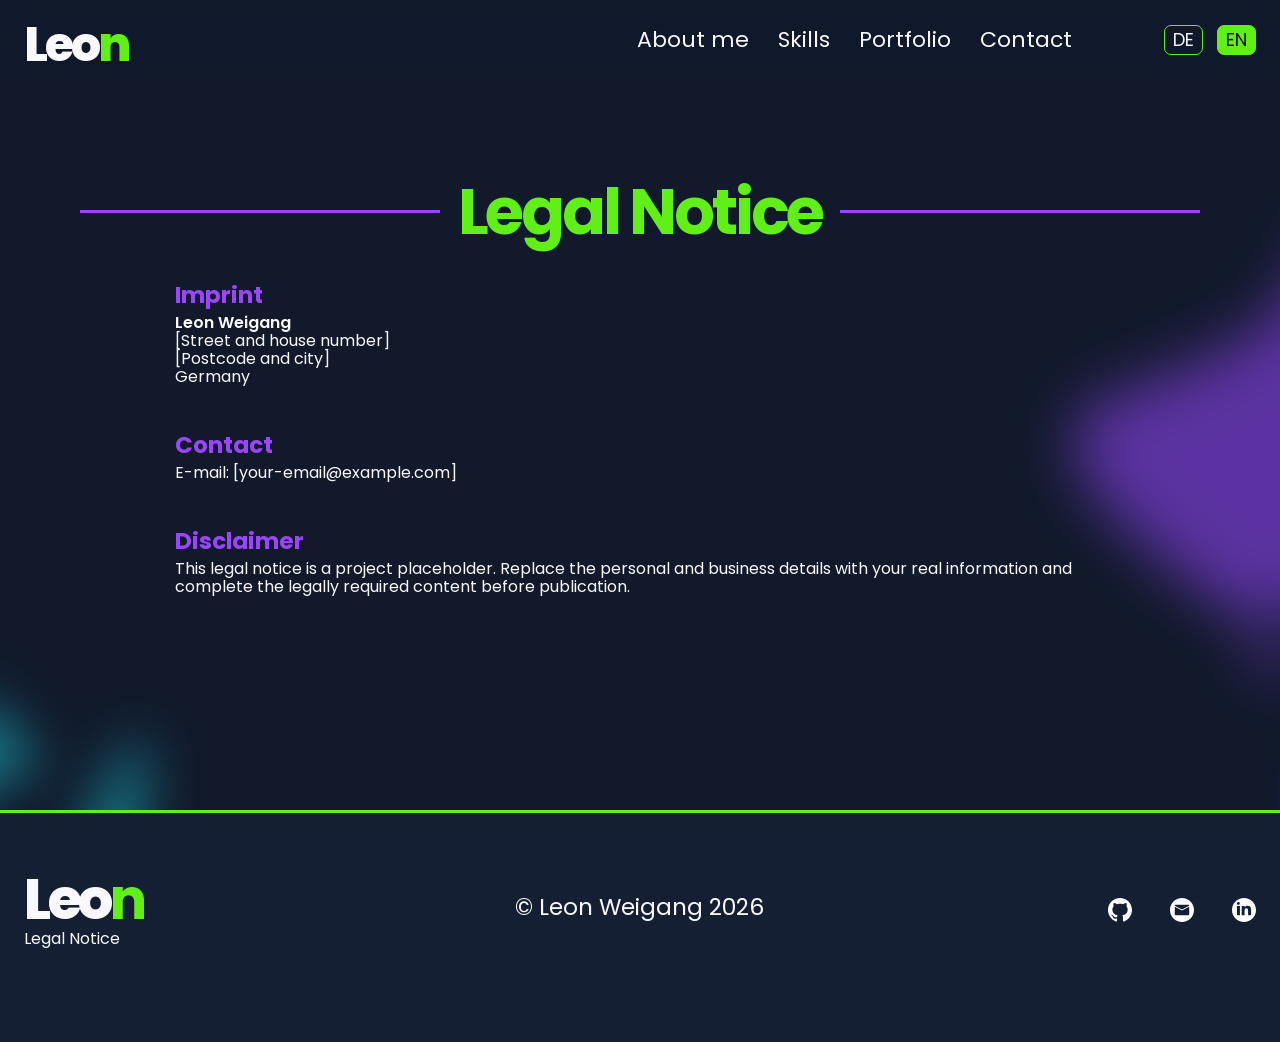
==== commit f5820f6a: "Update README and legal pages; add contact link to legal notice and correct footer link in privacy p" ====
--- a/legal-notice.html
+++ b/legal-notice.html
@@ -27,6 +27,7 @@
         <a href="index.html#about" data-i18n="navAbout">About me</a>
         <a href="index.html#skills" data-i18n="navSkills">Skills</a>
         <a href="index.html#portfolio" data-i18n="navPortfolio">Portfolio</a>
+        <a href="index.html#contact" data-i18n="navContact">Contact</a>
       </nav>
       <div class="header-right">
         <div class="language-switch" aria-label="Language switcher" data-i18n-aria="languageSwitcher">
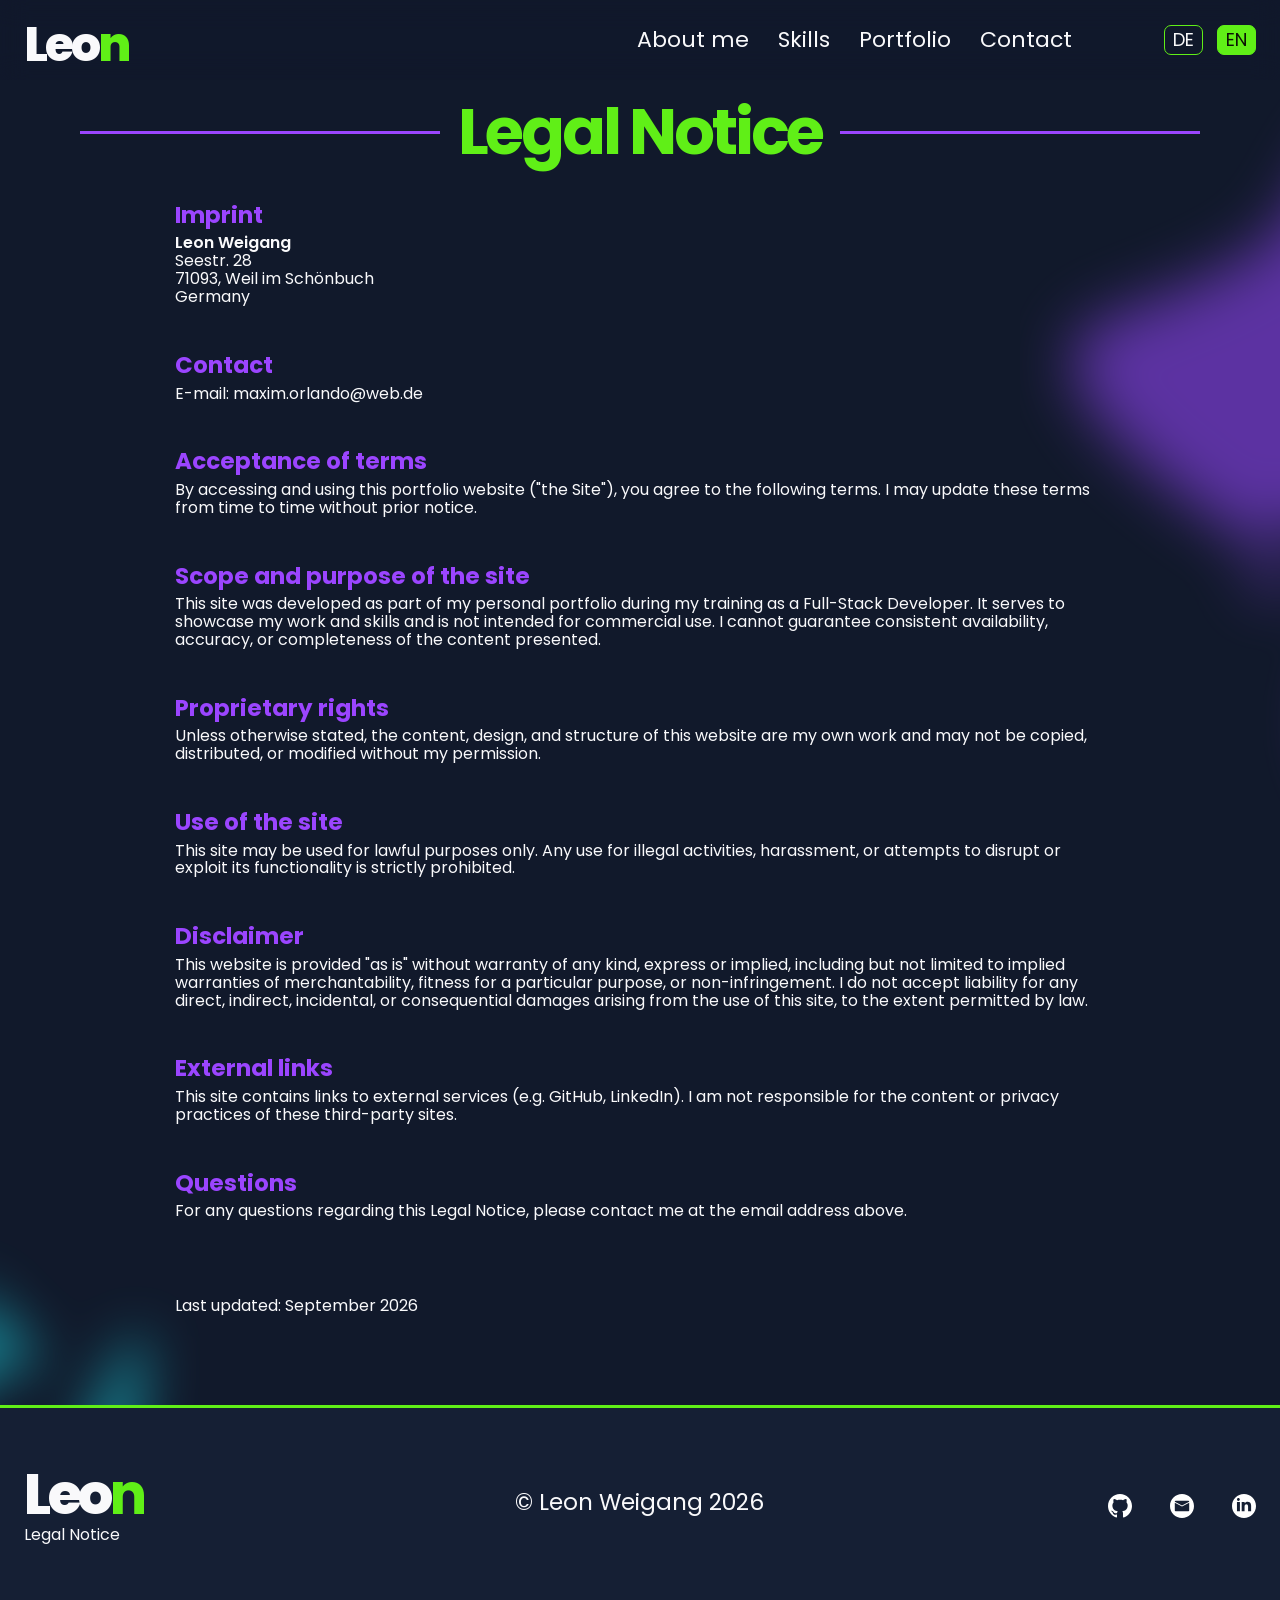
==== commit 3798f0b2: "Update contact information across multiple files; enhance legal notice and privacy policy content; i" ====
--- a/legal-notice.html
+++ b/legal-notice.html
@@ -73,22 +73,74 @@
         <section class="legal-card">
           <span class="legal-card-number" aria-hidden="true">01</span>
           <h2 data-i18n="legalImprintHeading">Imprint</h2>
-          <p><strong>Leon Weigang</strong><br>[Street and house number]<br>[Postcode and city]<br>Germany</p>
+          <p><strong>Leon Weigang</strong><br>Seestr. 28<br>71093, Weil im Schönbuch<br>Germany</p>
         </section>
 
         <section class="legal-card">
           <span class="legal-card-number" aria-hidden="true">02</span>
           <h2 data-i18n="legalContactHeading">Contact</h2>
-          <p>E-mail: [your-email@example.com]</p>
+          <p>E-mail: maxim.orlando@web.de</p>
+        </section>
+
+        <section class="legal-card">
+          <span class="legal-card-number" aria-hidden="true">03</span>
+          <h2 data-i18n="acceptanceOfTerms">Acceptance of terms</h2>
+          <p data-i18n="acceptanceOfTermsText">By accessing and using this portfolio website ("the Site"), you agree to
+            the following terms. I may update these terms from time to time without prior notice.
+          </p>
+        </section>
+
+        <section class="legal-card">
+          <span class="legal-card-number" aria-hidden="true">03</span>
+          <h2 data-i18n="scopeAndPurposeOfThesite">Scope and purpose of the site</h2>
+          <p data-i18n="scopeAndPurposeOfThesiteText">This site was developed as part of my personal portfolio during my training
+            as a Full-Stack Developer. It serves to showcase my work and skills and is not intended for commercial use.
+            I cannot guarantee consistent availability, accuracy, or completeness of the content presented.
+          </p>
+        </section>
+
+        <section class="legal-card">
+          <span class="legal-card-number" aria-hidden="true">03</span>
+          <h2 data-i18n="proprietaryRights">Proprietary rights</h2>
+          <p data-i18n="proprietaryRightsText">Unless otherwise stated, the content, design, and structure of this website
+            are my own work and may not be copied, distributed, or modified without my permission.
+          </p>
+        </section>
+
+        <section class="legal-card">
+          <span class="legal-card-number" aria-hidden="true">03</span>
+          <h2 data-i18n="useOfTheSite">Use of the site</h2>
+          <p data-i18n="useOfTheSiteText">This site may be used for lawful purposes only. Any use for illegal
+            activities, harassment, or attempts to disrupt or exploit its functionality is strictly prohibited.
+          </p>
         </section>
 
         <section class="legal-card">
           <span class="legal-card-number" aria-hidden="true">03</span>
           <h2 data-i18n="legalDisclaimerHeading">Disclaimer</h2>
-          <p data-i18n="legalDisclaimerText">This legal notice is a project placeholder. Replace the personal and
-            business details with your real information and complete the legally required content before publication.
+          <p data-i18n="legalDisclaimerText">This website is provided "as is" without warranty of any kind, express or
+            implied, including but not limited to implied warranties of merchantability, fitness for a particular
+            purpose, or non-infringement. I do not accept liability for any direct, indirect, incidental, or
+            consequential damages arising from the use of this site, to the extent permitted by law.
           </p>
         </section>
+
+        <section class="legal-card">
+          <span class="legal-card-number" aria-hidden="true">03</span>
+          <h2 data-i18n="externalLinks">External links</h2>
+          <p data-i18n="externalLinksText">This site contains links to external services (e.g. GitHub, LinkedIn). I am
+            not responsible for the content or privacy practices of these third-party sites.
+          </p>
+        </section>
+
+        <section class="legal-card">
+          <span class="legal-card-number" aria-hidden="true">03</span>
+          <h2 data-i18n="questions">Questions</h2>
+          <p data-i18n="questionText">For any questions regarding this Legal Notice, please contact me at the
+            email address above.
+          </p>
+        </section>
+        <p class="update-date" data-i18n="date_updated">Last updated: July 2026</p>
       </article>
     </div>
   </main>
@@ -106,7 +158,7 @@
         <a href="https://github.com/LeonWeigang-Dev" target="_blank" rel="noopener noreferrer" aria-label="GitHub">
           <img src="assets/footer_section/github_icon.svg" alt="">
         </a>
-        <a href="mailto:orlando.maxim@web.de" aria-label="Email">
+        <a href="mailto:maxim.orlando@web.de" aria-label="Email">
           <img src="assets/footer_section/mail_icon.svg" alt="">
         </a>
         <a href="https://www.linkedin.com/in/leon-weigang-89b358378/" target="_blank" rel="noopener noreferrer"
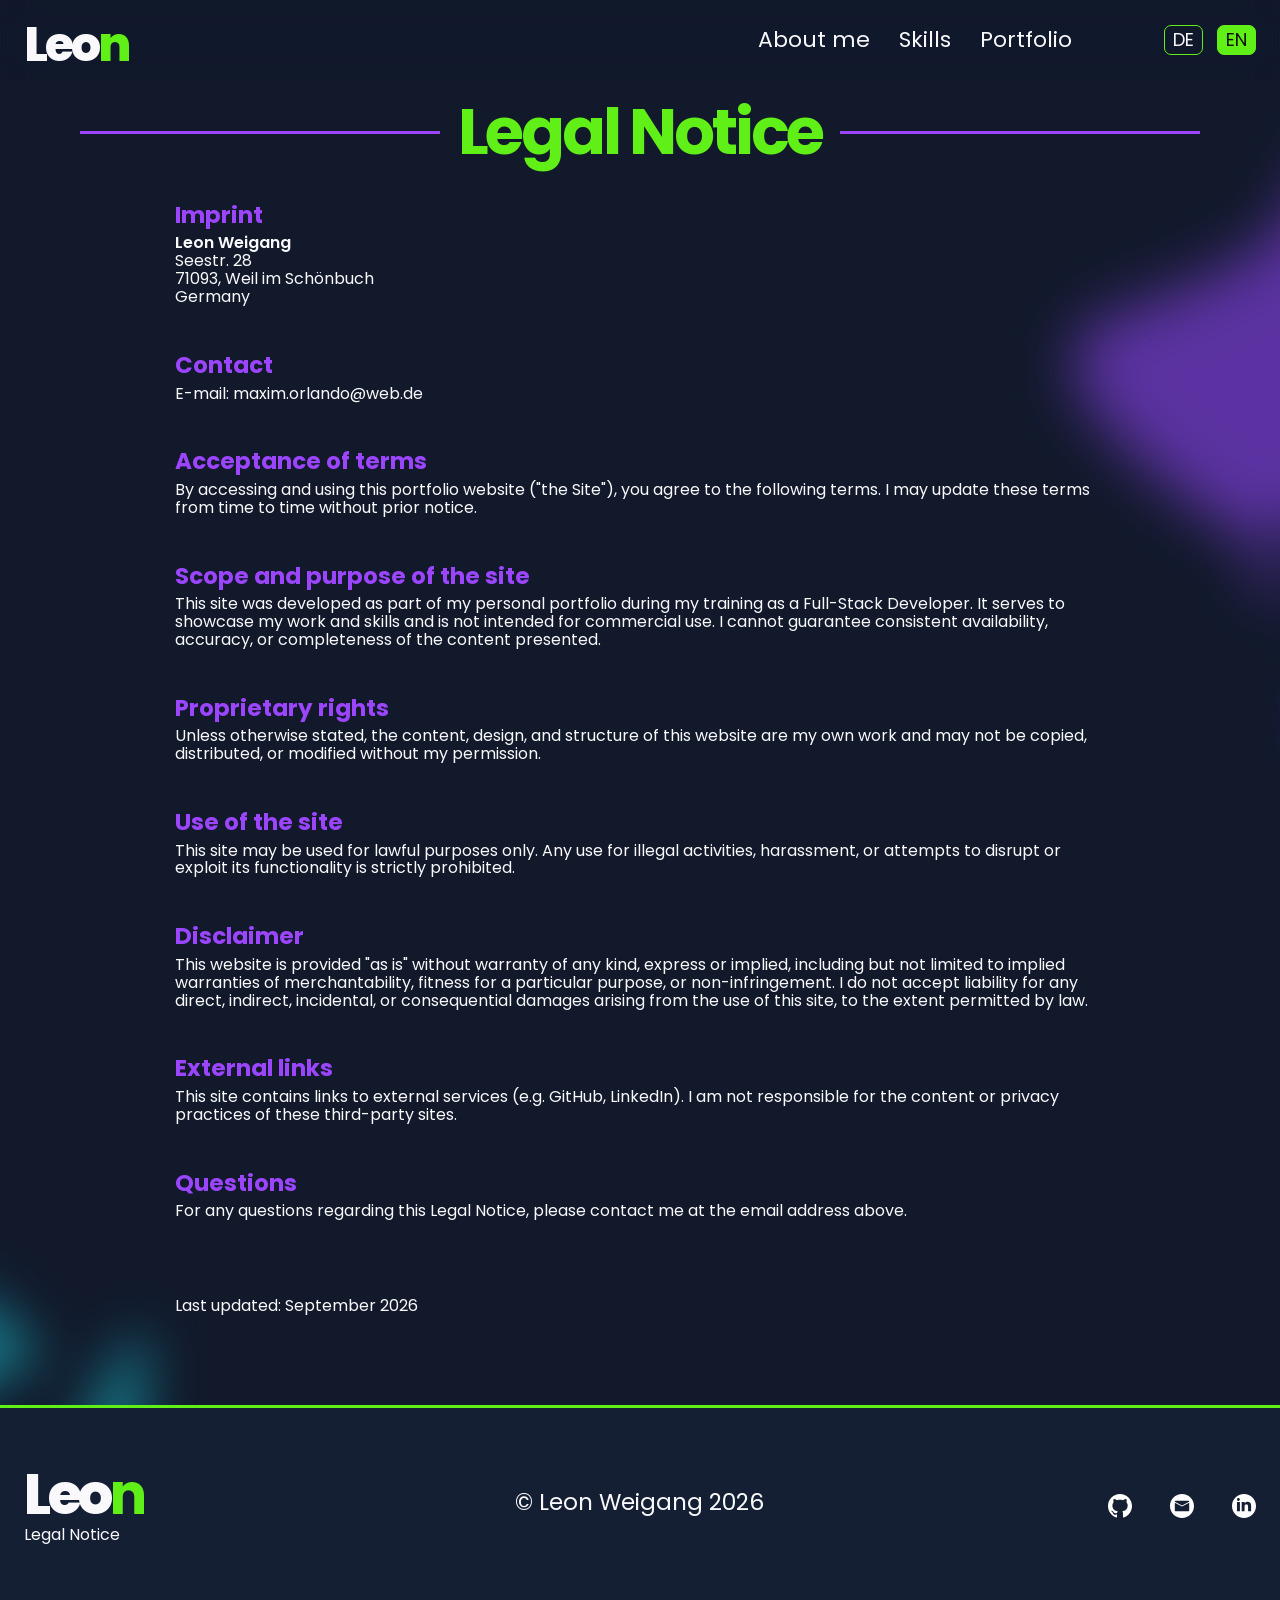
==== commit 8041dee6: "Update: Replace contact link in navigation across multiple files and update email subject in send_ma" ====
--- a/legal-notice.html
+++ b/legal-notice.html
@@ -27,7 +27,6 @@
         <a href="index.html#about" data-i18n="navAbout">About me</a>
         <a href="index.html#skills" data-i18n="navSkills">Skills</a>
         <a href="index.html#portfolio" data-i18n="navPortfolio">Portfolio</a>
-        <a href="index.html#contact" data-i18n="navContact">Contact</a>
       </nav>
       <div class="header-right">
         <div class="language-switch" aria-label="Language switcher" data-i18n-aria="languageSwitcher">
@@ -47,7 +46,6 @@
       <a href="index.html#about" data-i18n="navAbout">About me</a>
       <a href="index.html#skills" data-i18n="navSkills">Skills</a>
       <a href="index.html#portfolio" data-i18n="navPortfolio">Portfolio</a>
-      <a href="index.html#contact" data-i18n="navContact">Contact</a>
       <div class="mobile-nav-footer">
         <button type="button" class="language-button" data-language="de" aria-pressed="true">DE</button>
         <button type="button" class="language-button is-active" data-language="en" aria-pressed="false">EN</button>
@@ -93,7 +91,8 @@
         <section class="legal-card">
           <span class="legal-card-number" aria-hidden="true">03</span>
           <h2 data-i18n="scopeAndPurposeOfThesite">Scope and purpose of the site</h2>
-          <p data-i18n="scopeAndPurposeOfThesiteText">This site was developed as part of my personal portfolio during my training
+          <p data-i18n="scopeAndPurposeOfThesiteText">This site was developed as part of my personal portfolio during my
+            training
             as a Full-Stack Developer. It serves to showcase my work and skills and is not intended for commercial use.
             I cannot guarantee consistent availability, accuracy, or completeness of the content presented.
           </p>
@@ -102,7 +101,8 @@
         <section class="legal-card">
           <span class="legal-card-number" aria-hidden="true">03</span>
           <h2 data-i18n="proprietaryRights">Proprietary rights</h2>
-          <p data-i18n="proprietaryRightsText">Unless otherwise stated, the content, design, and structure of this website
+          <p data-i18n="proprietaryRightsText">Unless otherwise stated, the content, design, and structure of this
+            website
             are my own work and may not be copied, distributed, or modified without my permission.
           </p>
         </section>
